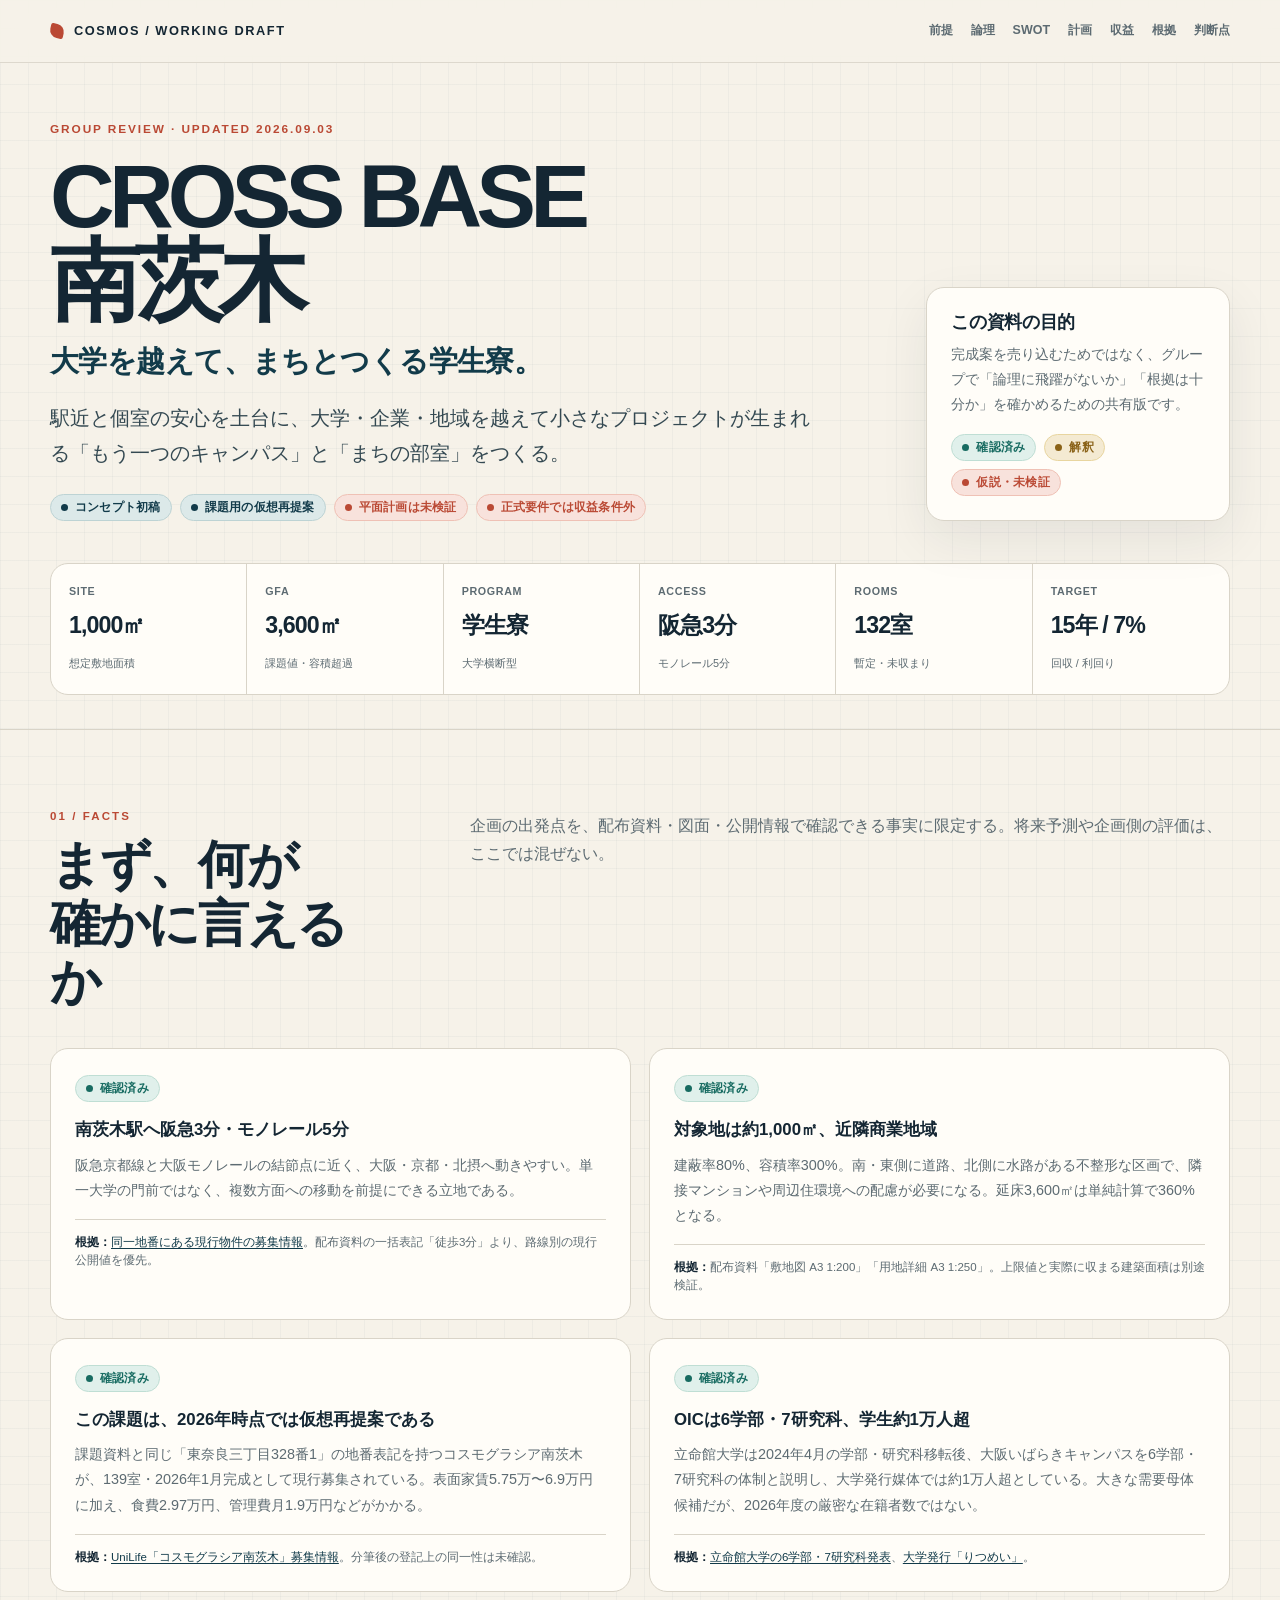
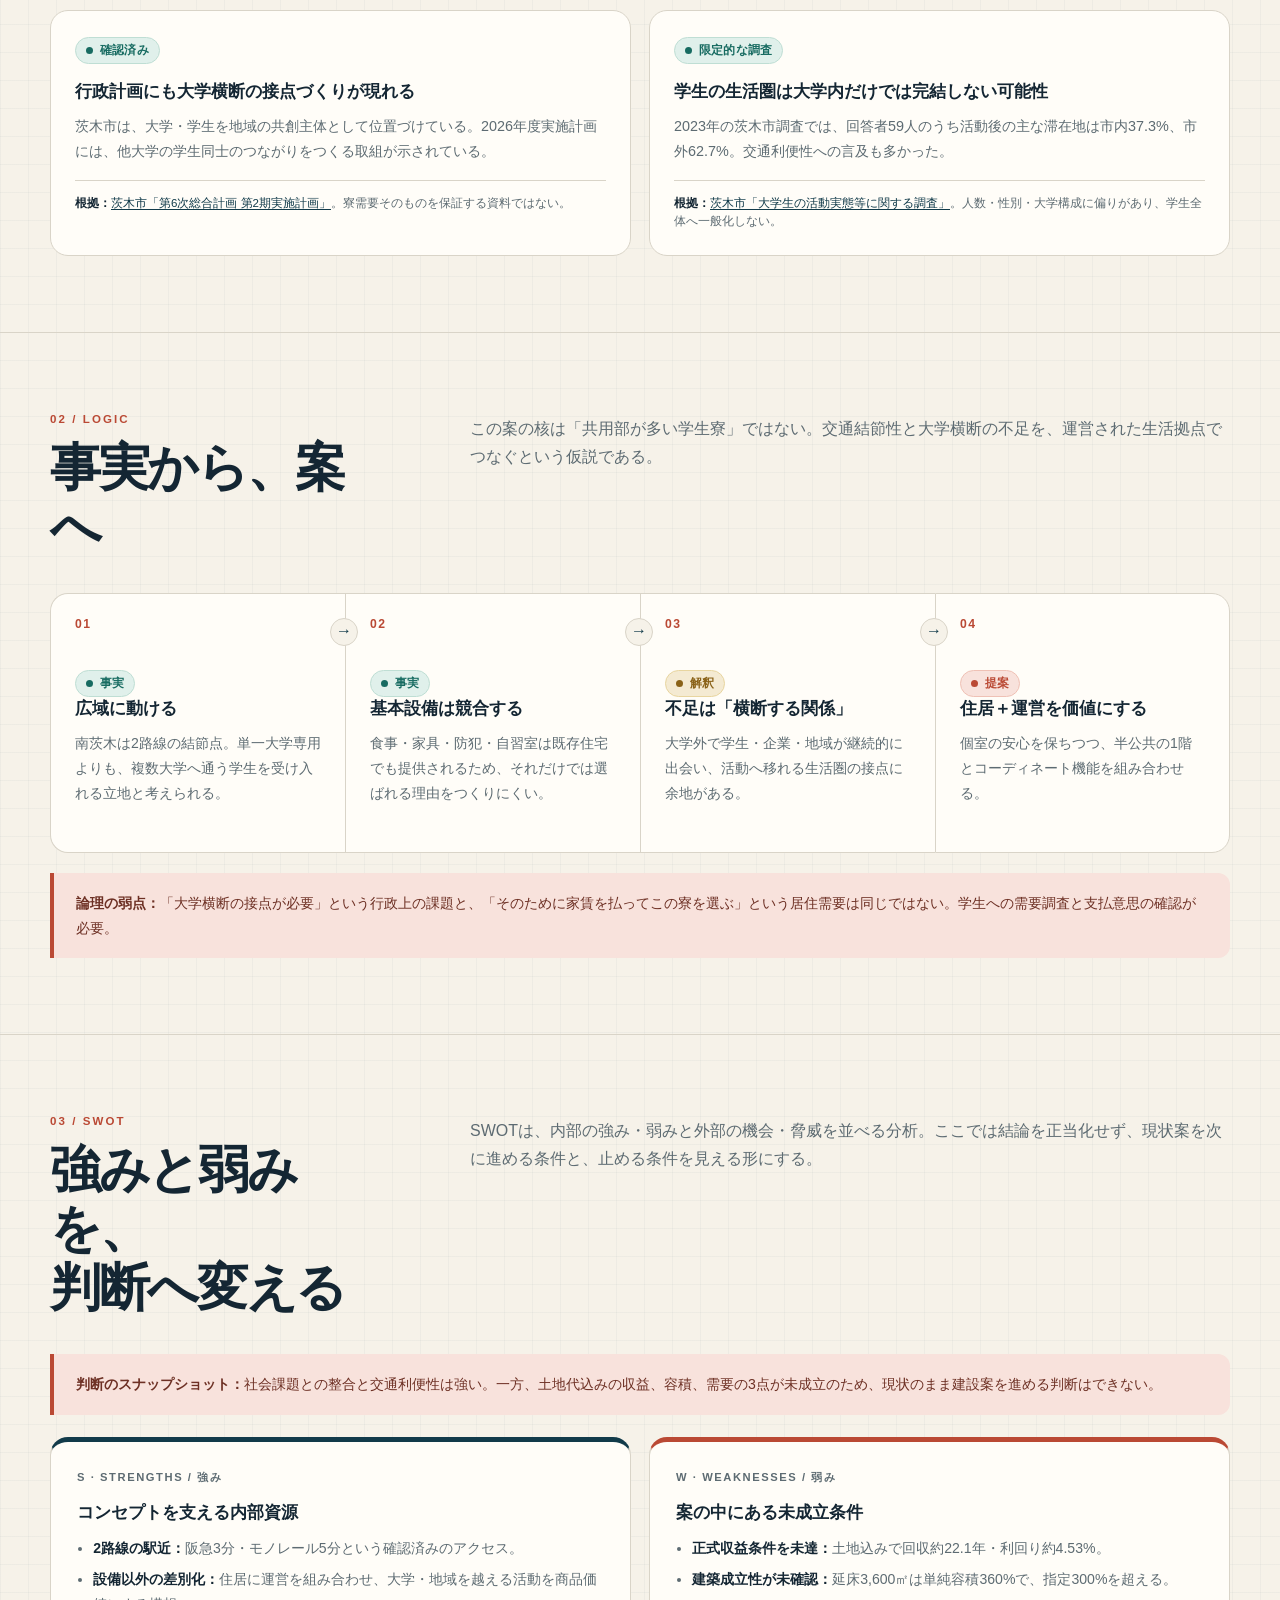
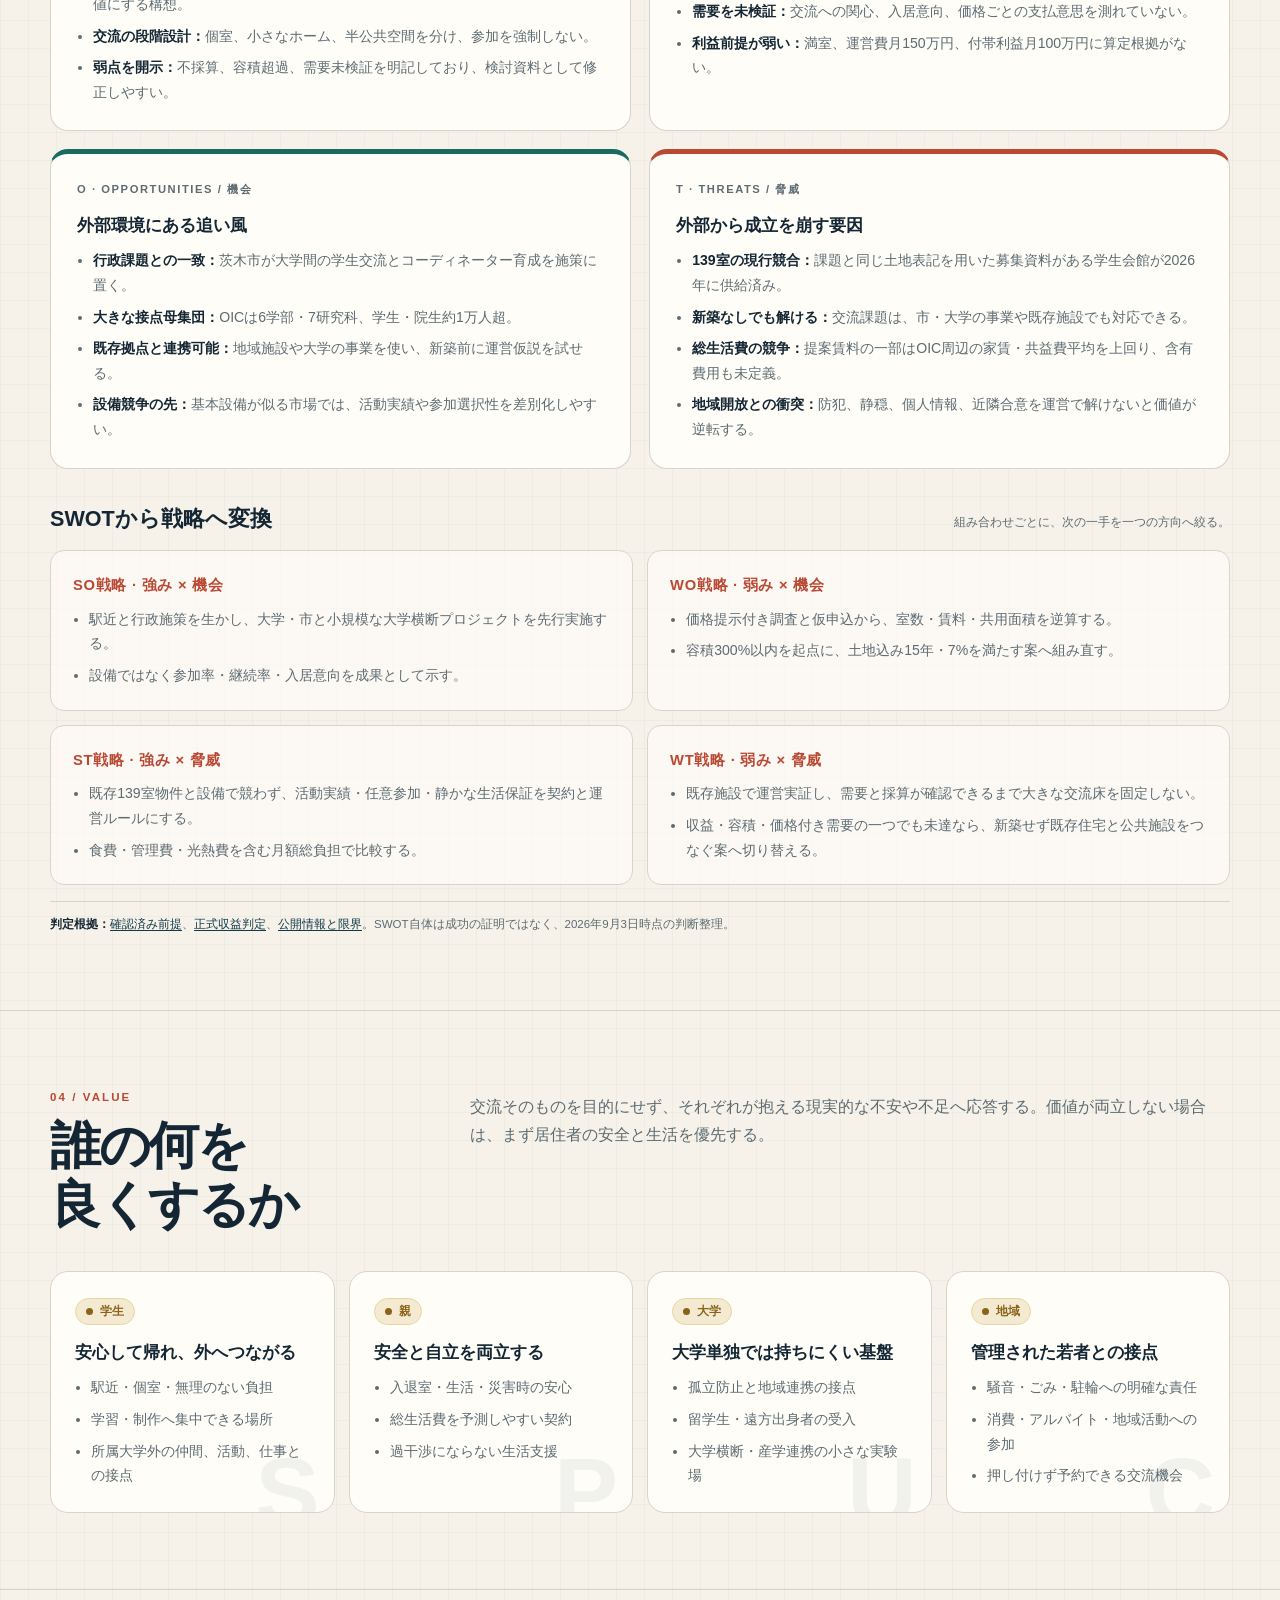
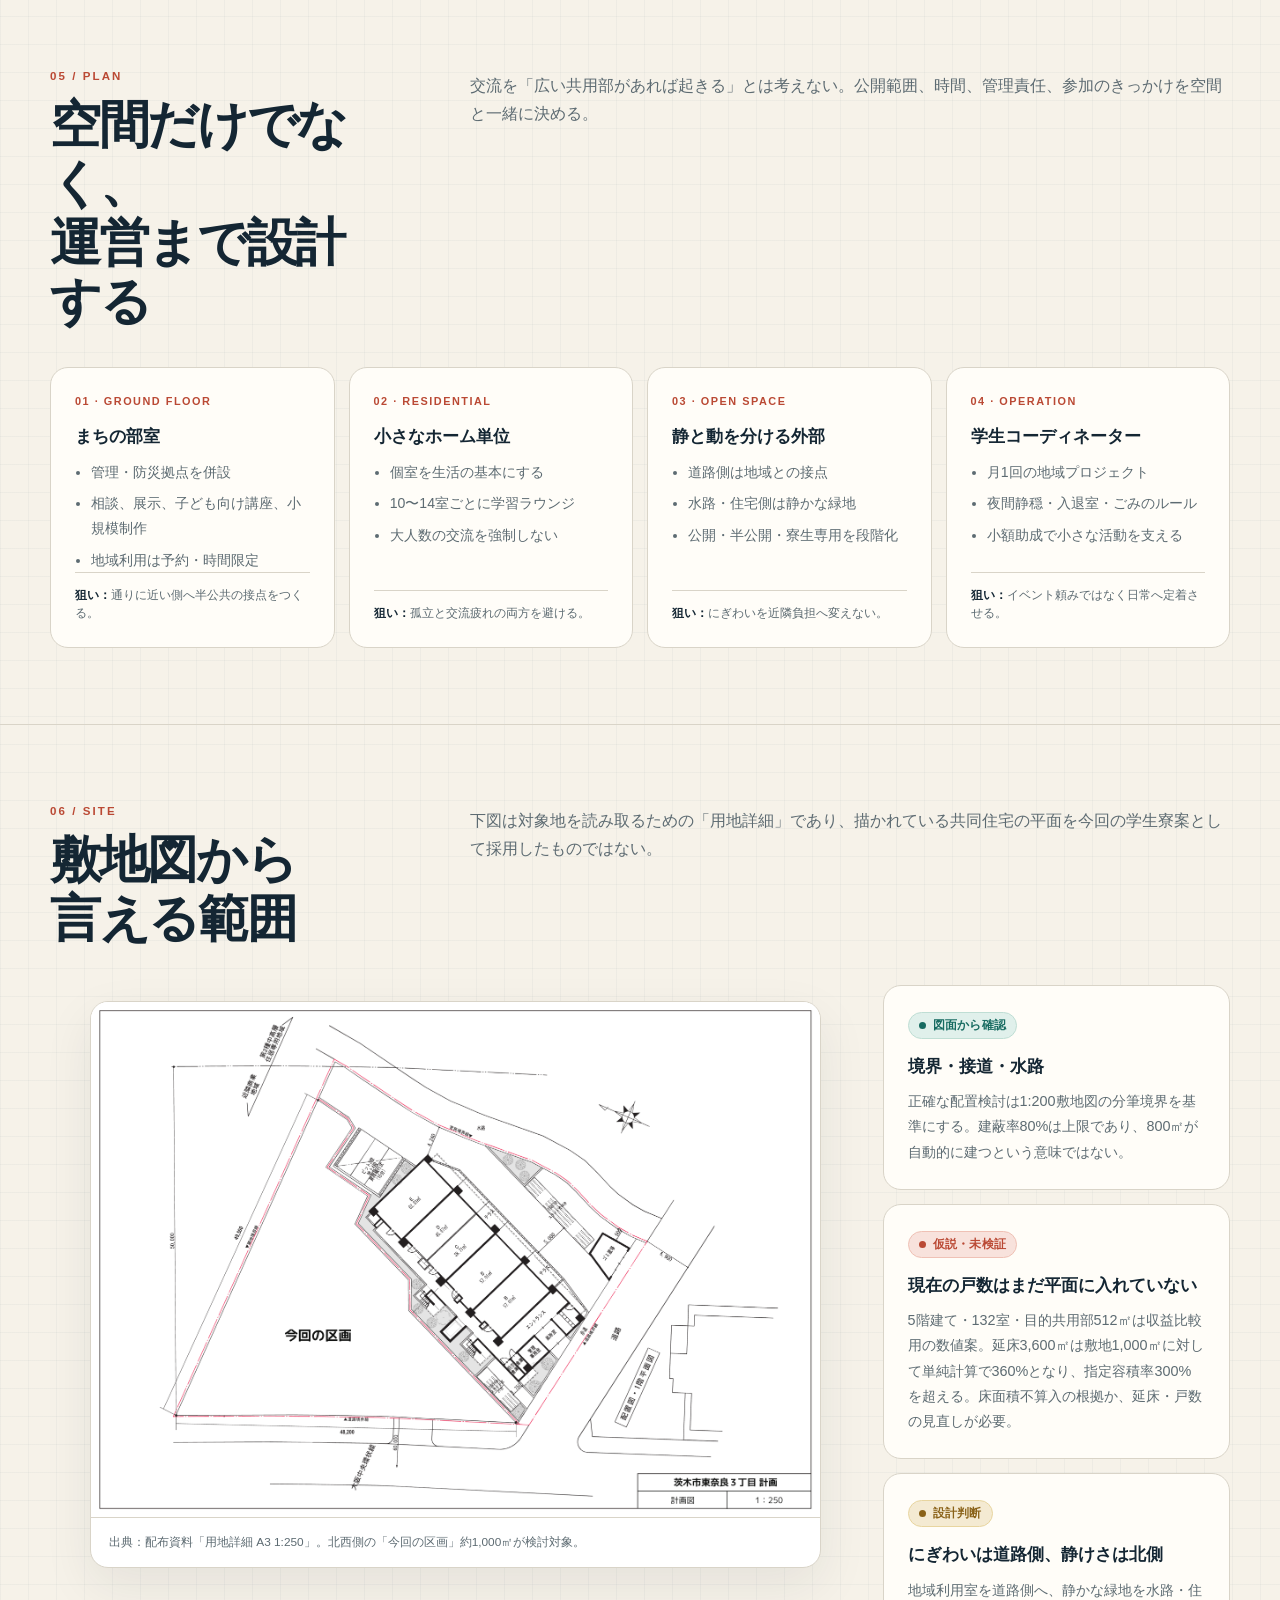
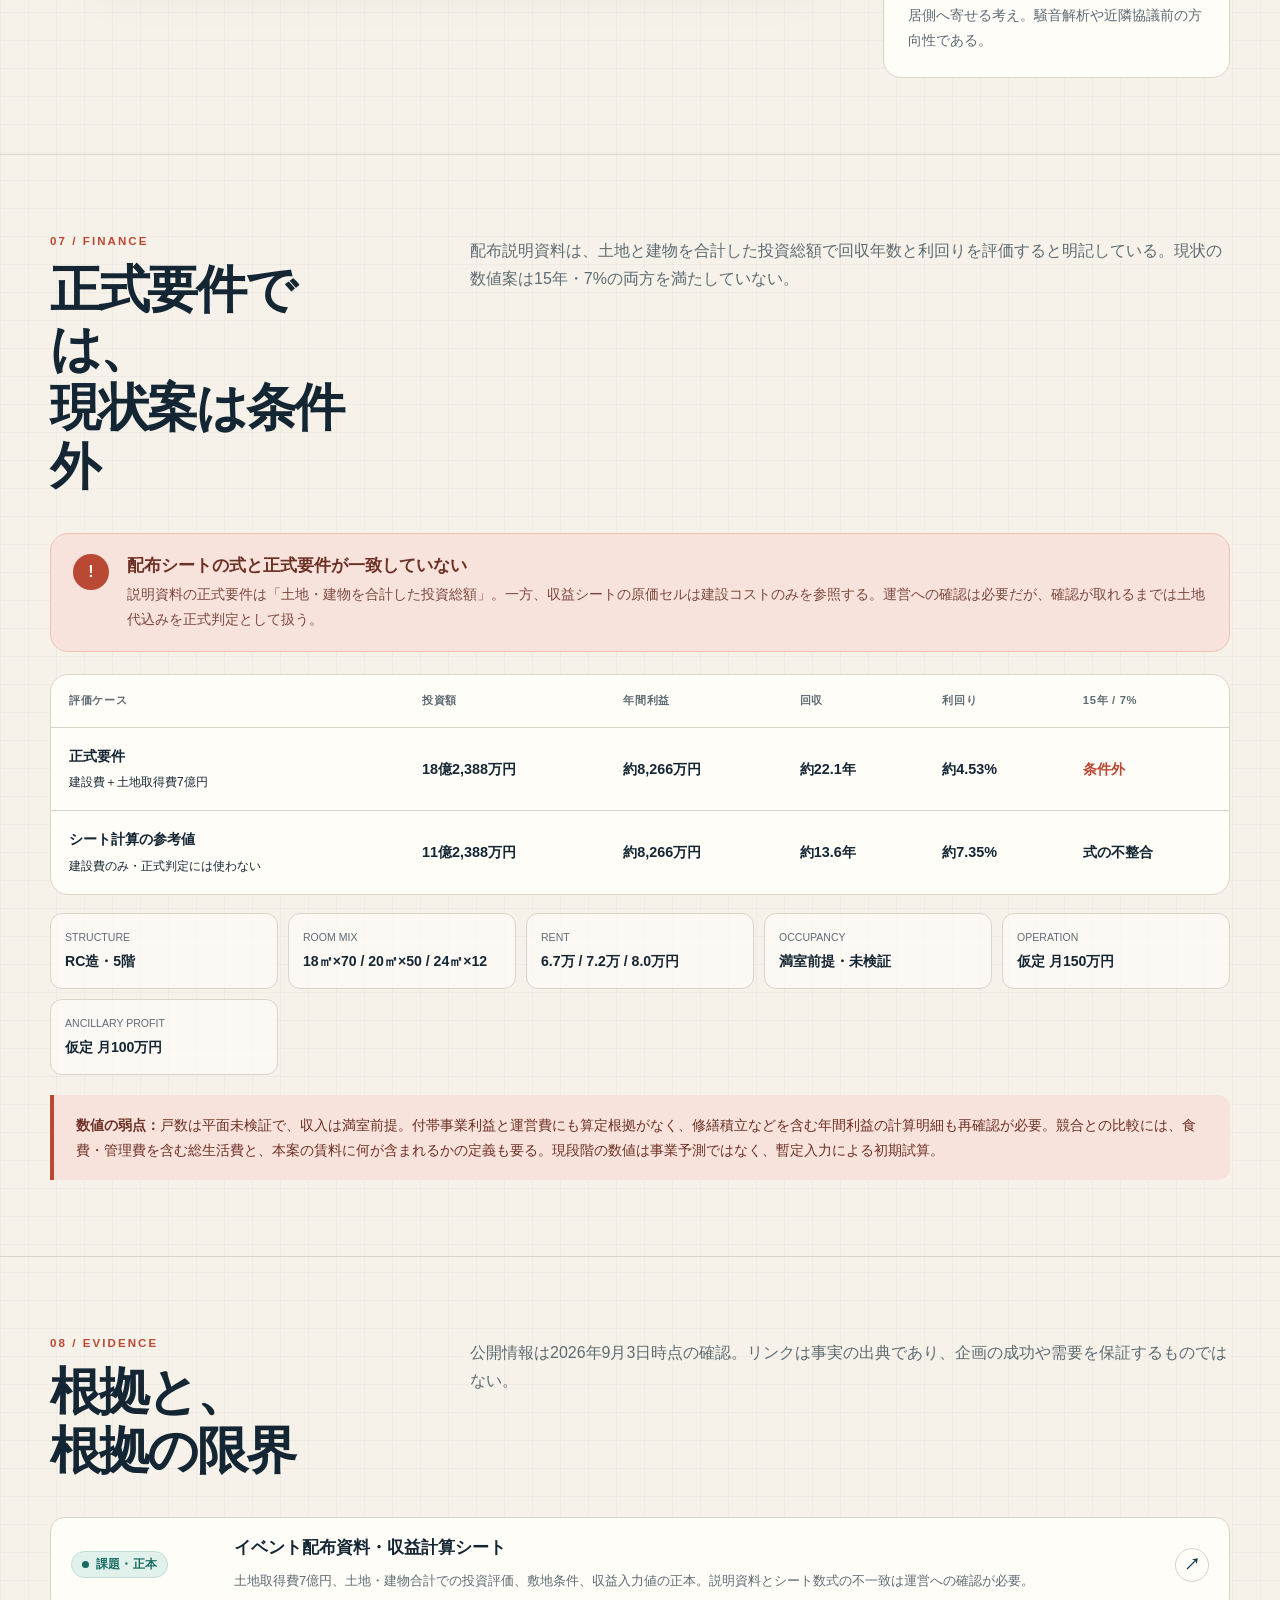
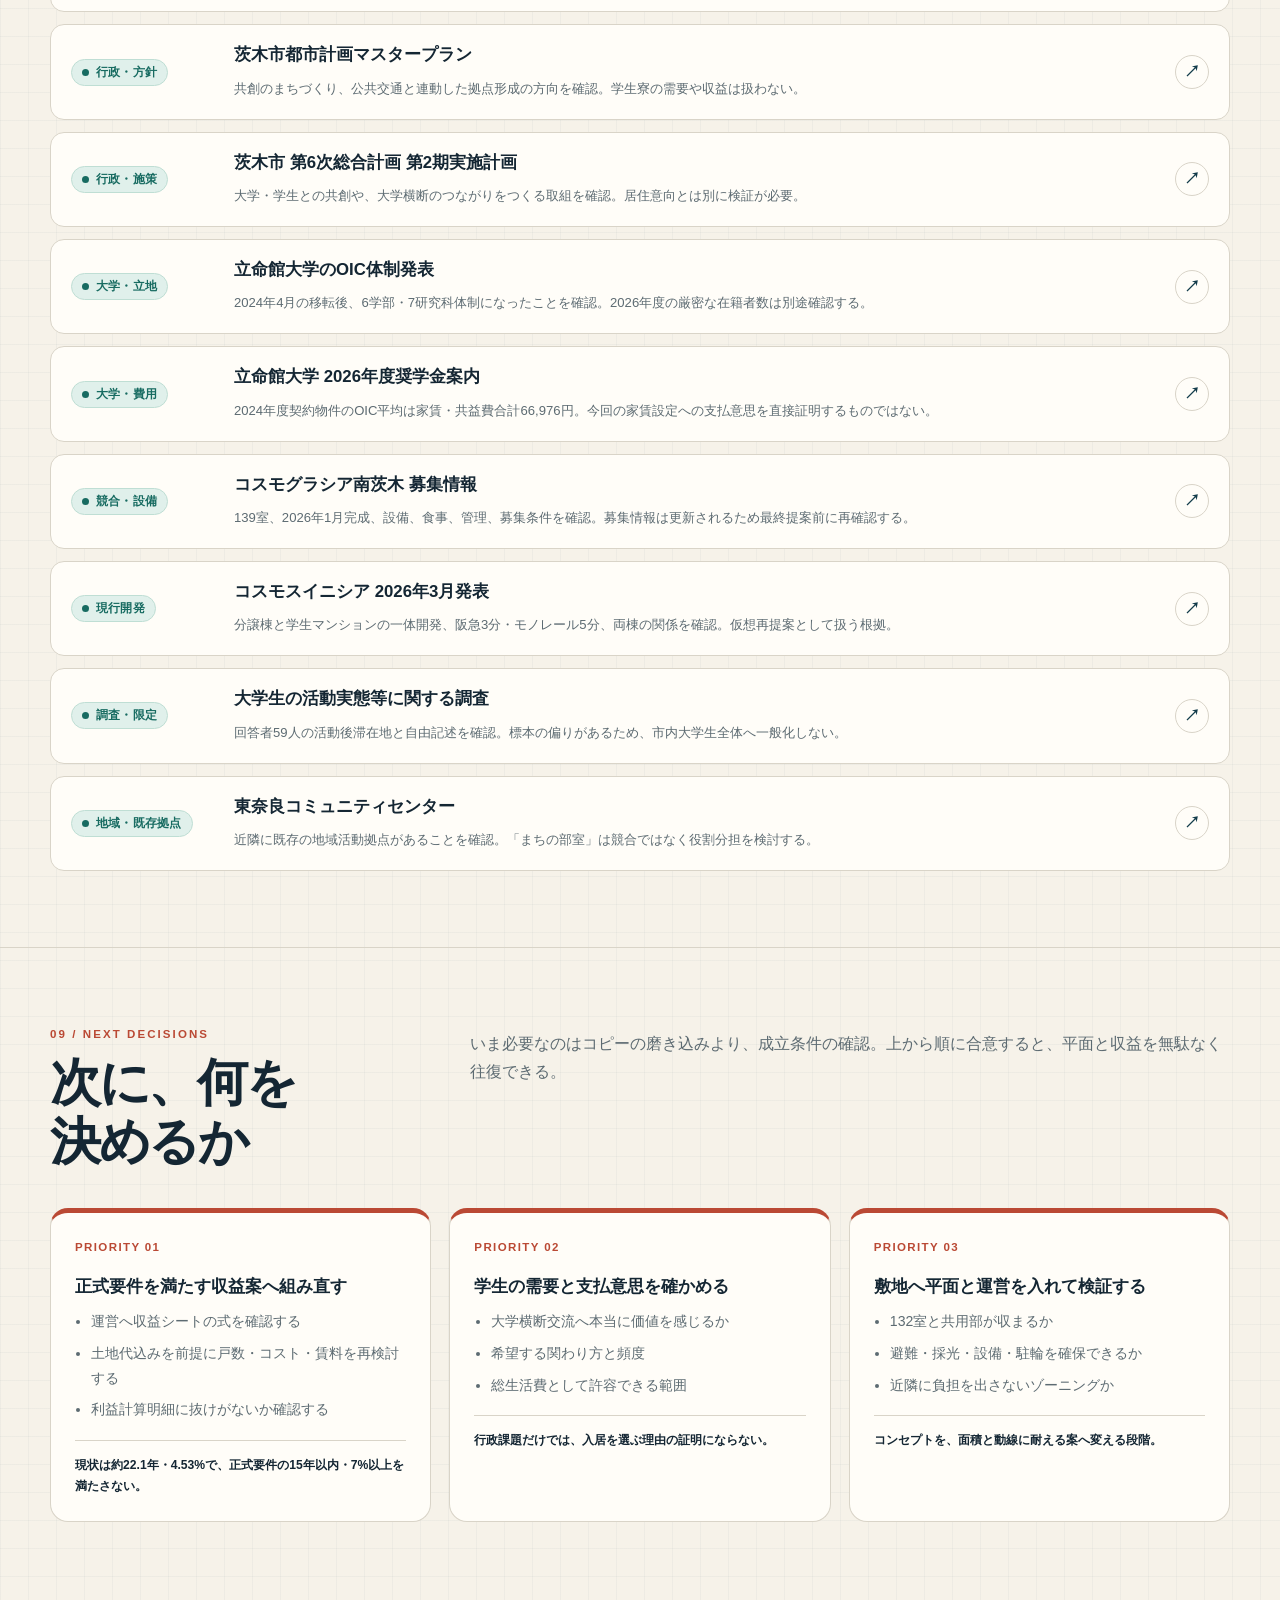
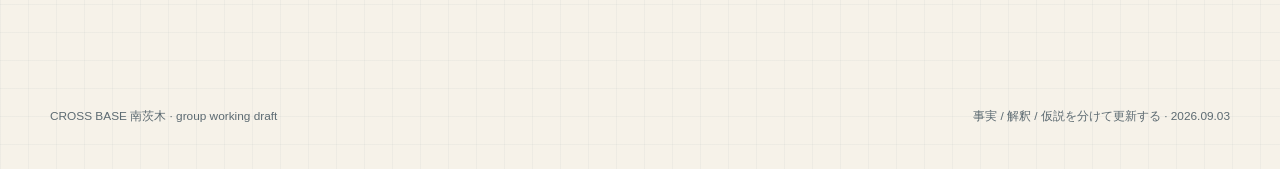
==== index.html @ e0788734 "feat: add evidence-backed SWOT analysis" ====
<!doctype html>
<html lang="ja">
<head>
  <meta charset="utf-8">
  <meta name="viewport" content="width=device-width, initial-scale=1">
  <meta http-equiv="refresh" content="0; url=proposal.html">
  <meta name="description" content="CROSS BASE 南茨木の現状案・根拠付きSWOT分析">
  <title>CROSS BASE 南茨木</title>
</head>
<body>
  <p><a href="proposal.html">CROSS BASE 南茨木の提案・SWOT分析を開く</a></p>
</body>
</html>
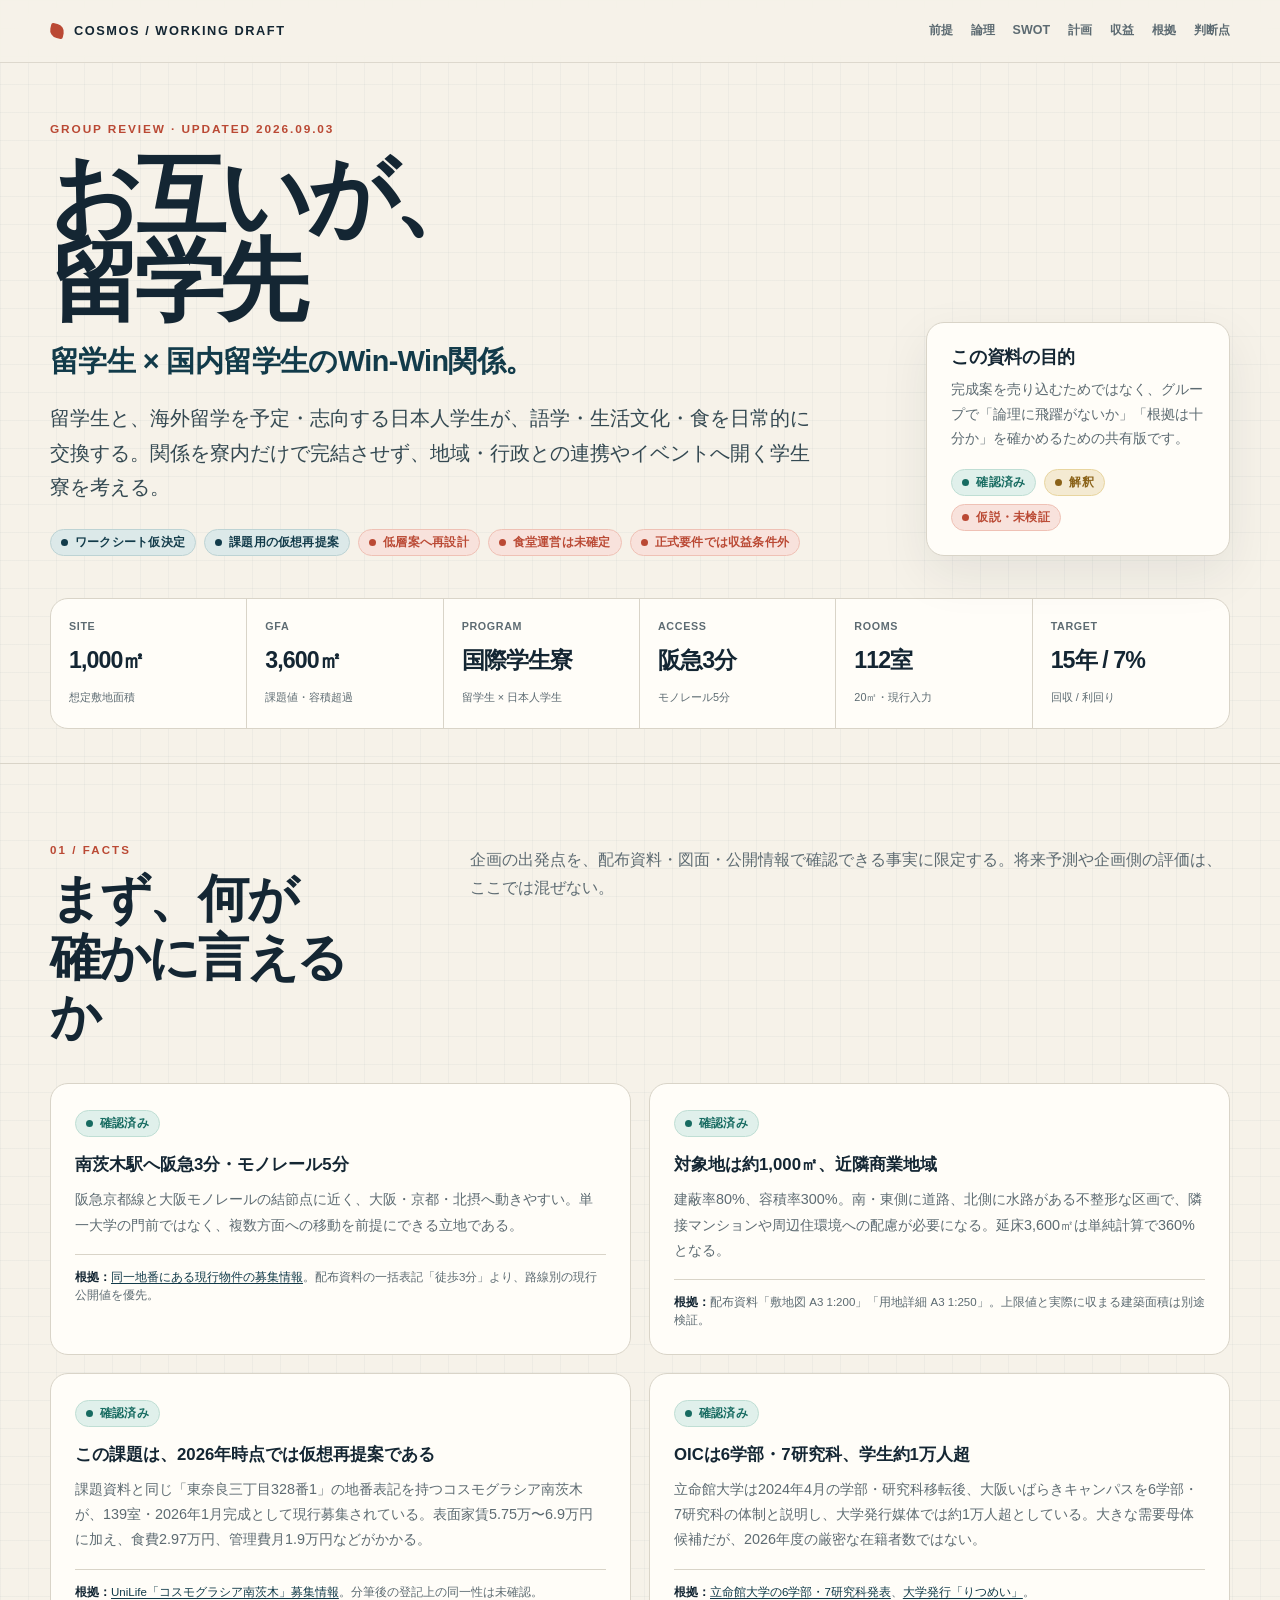
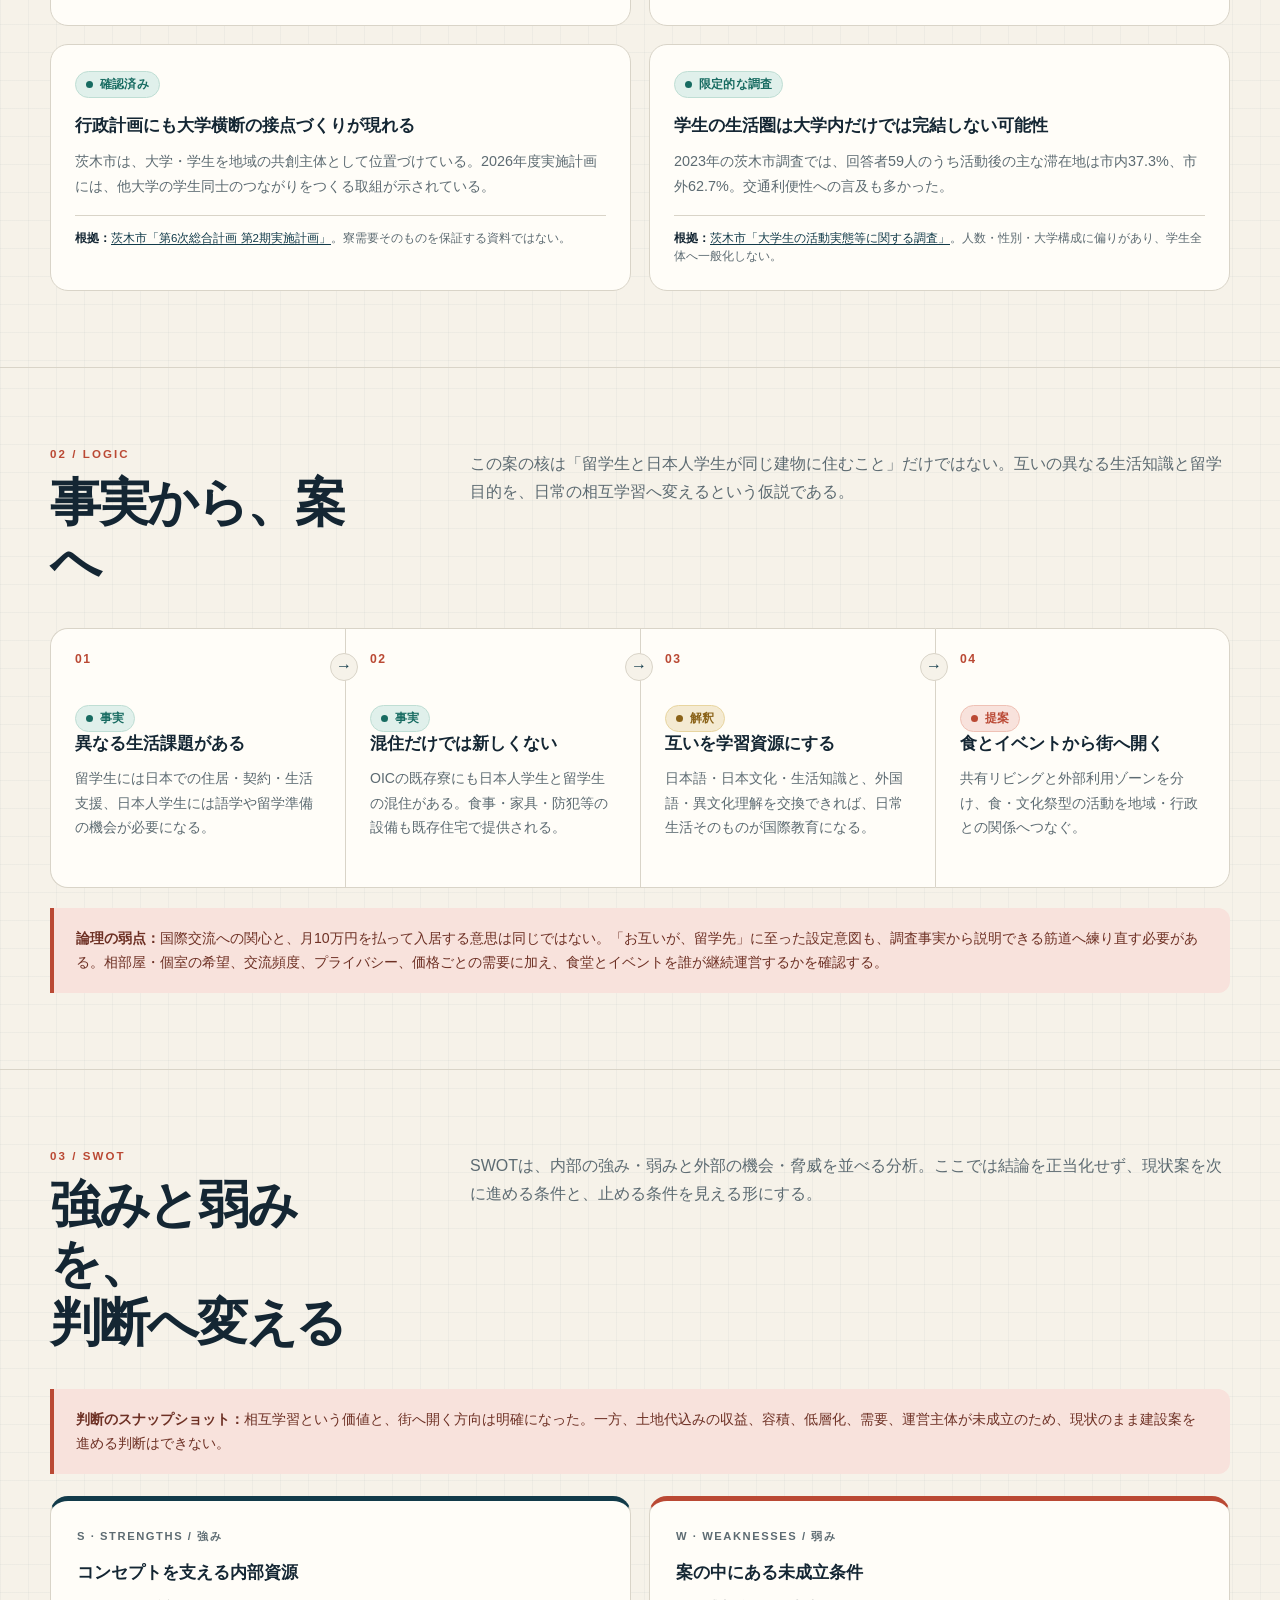
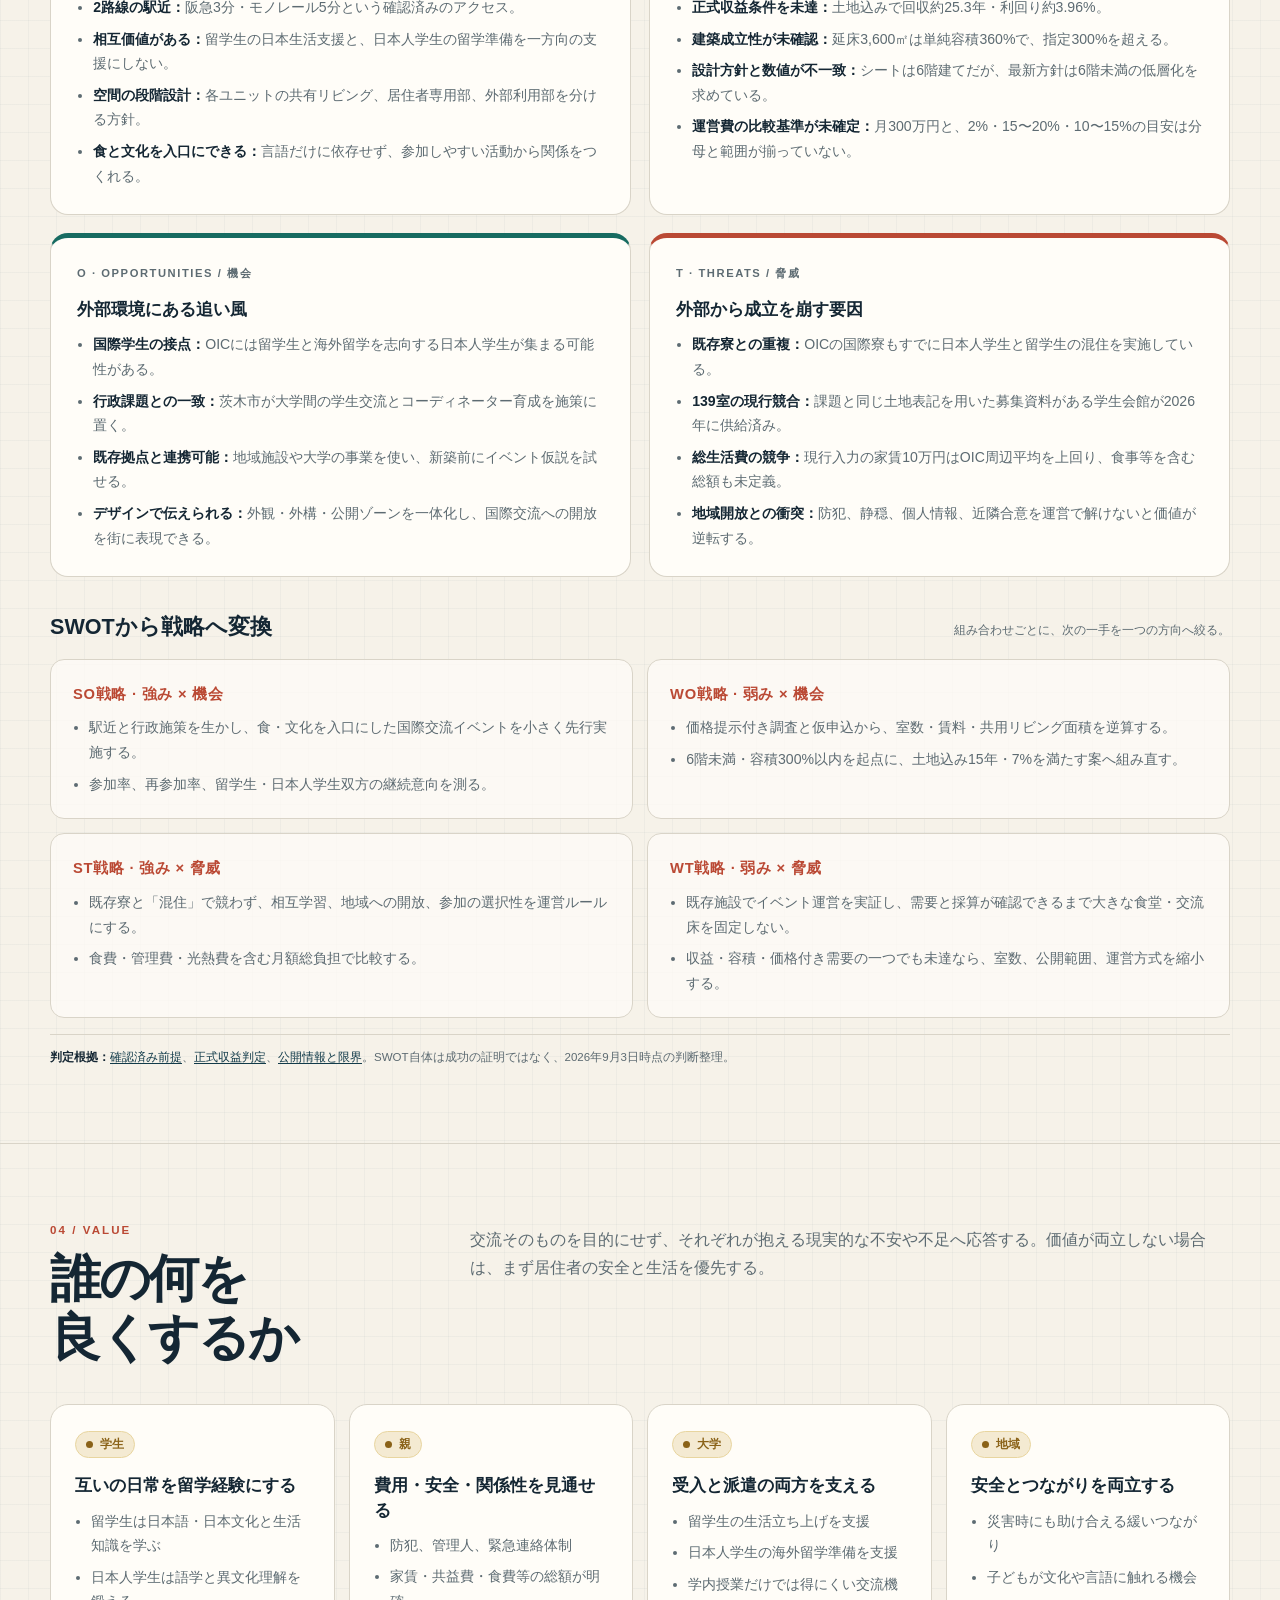
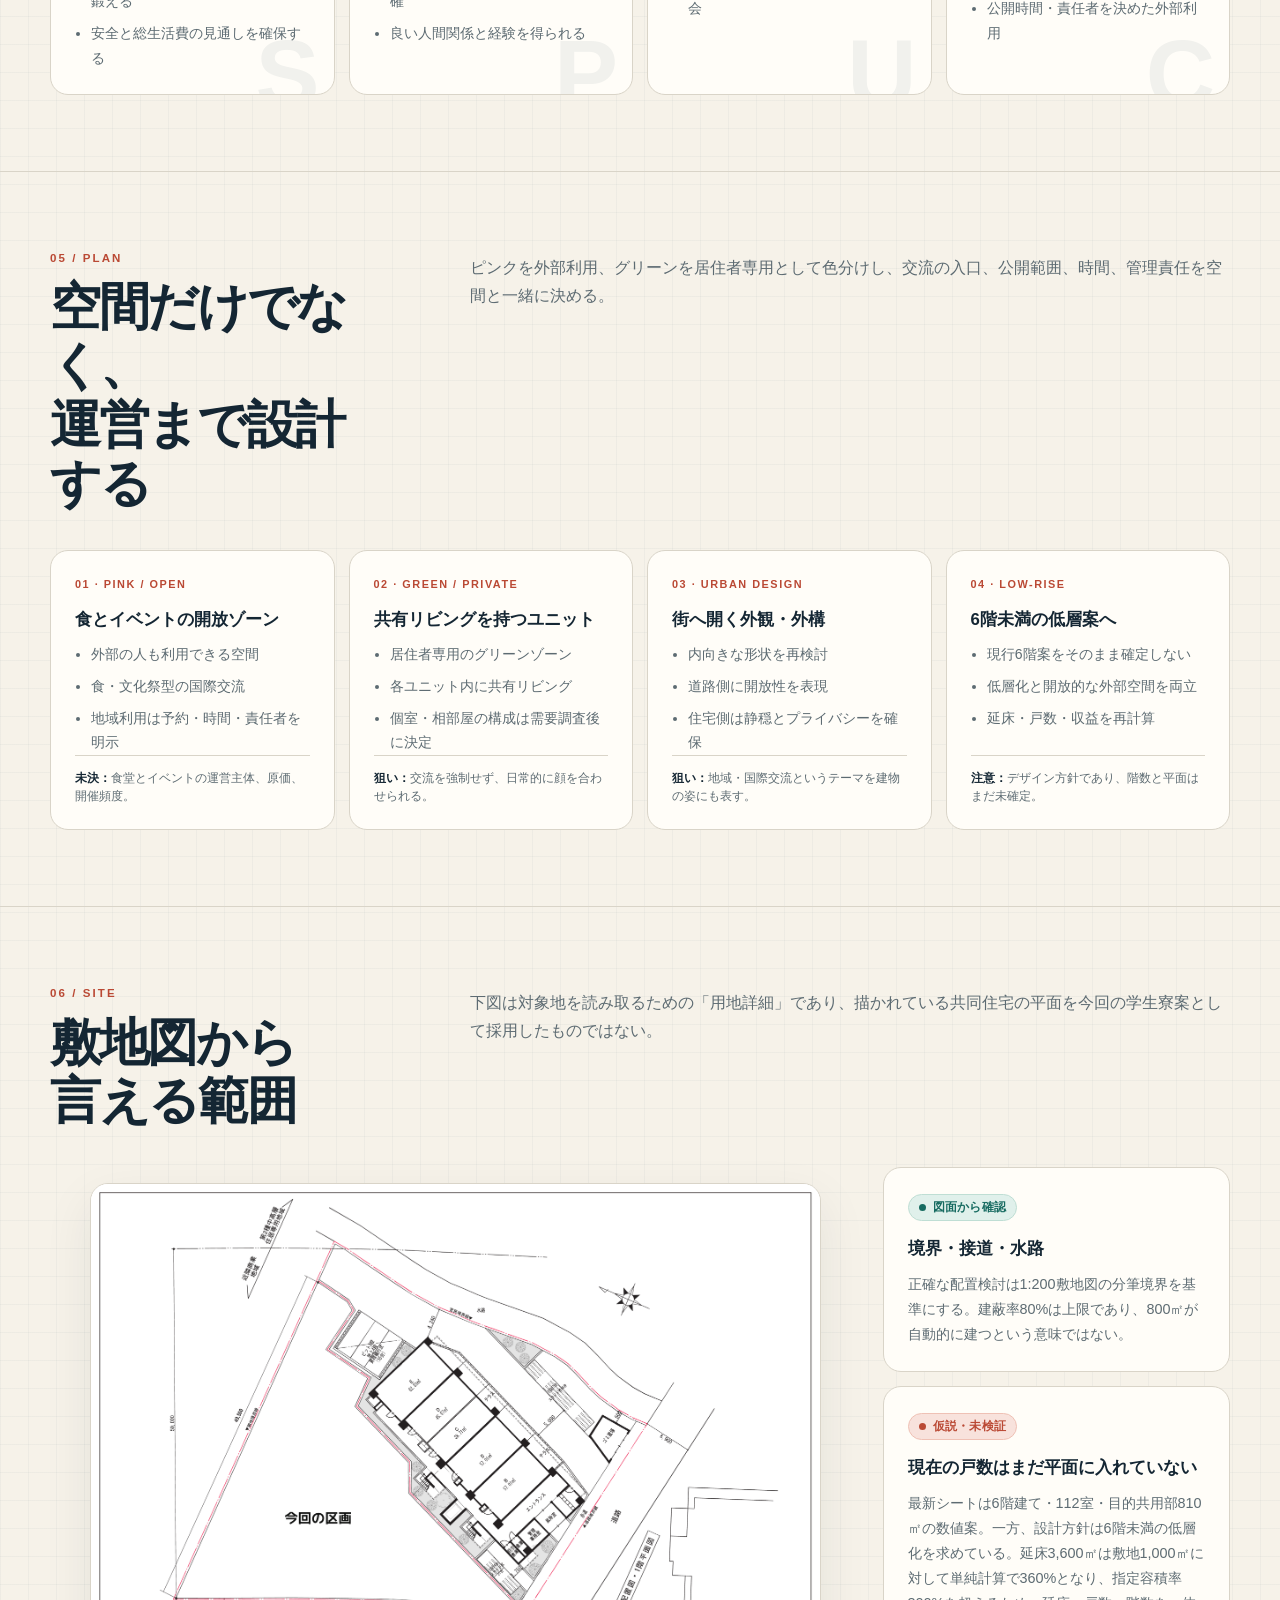
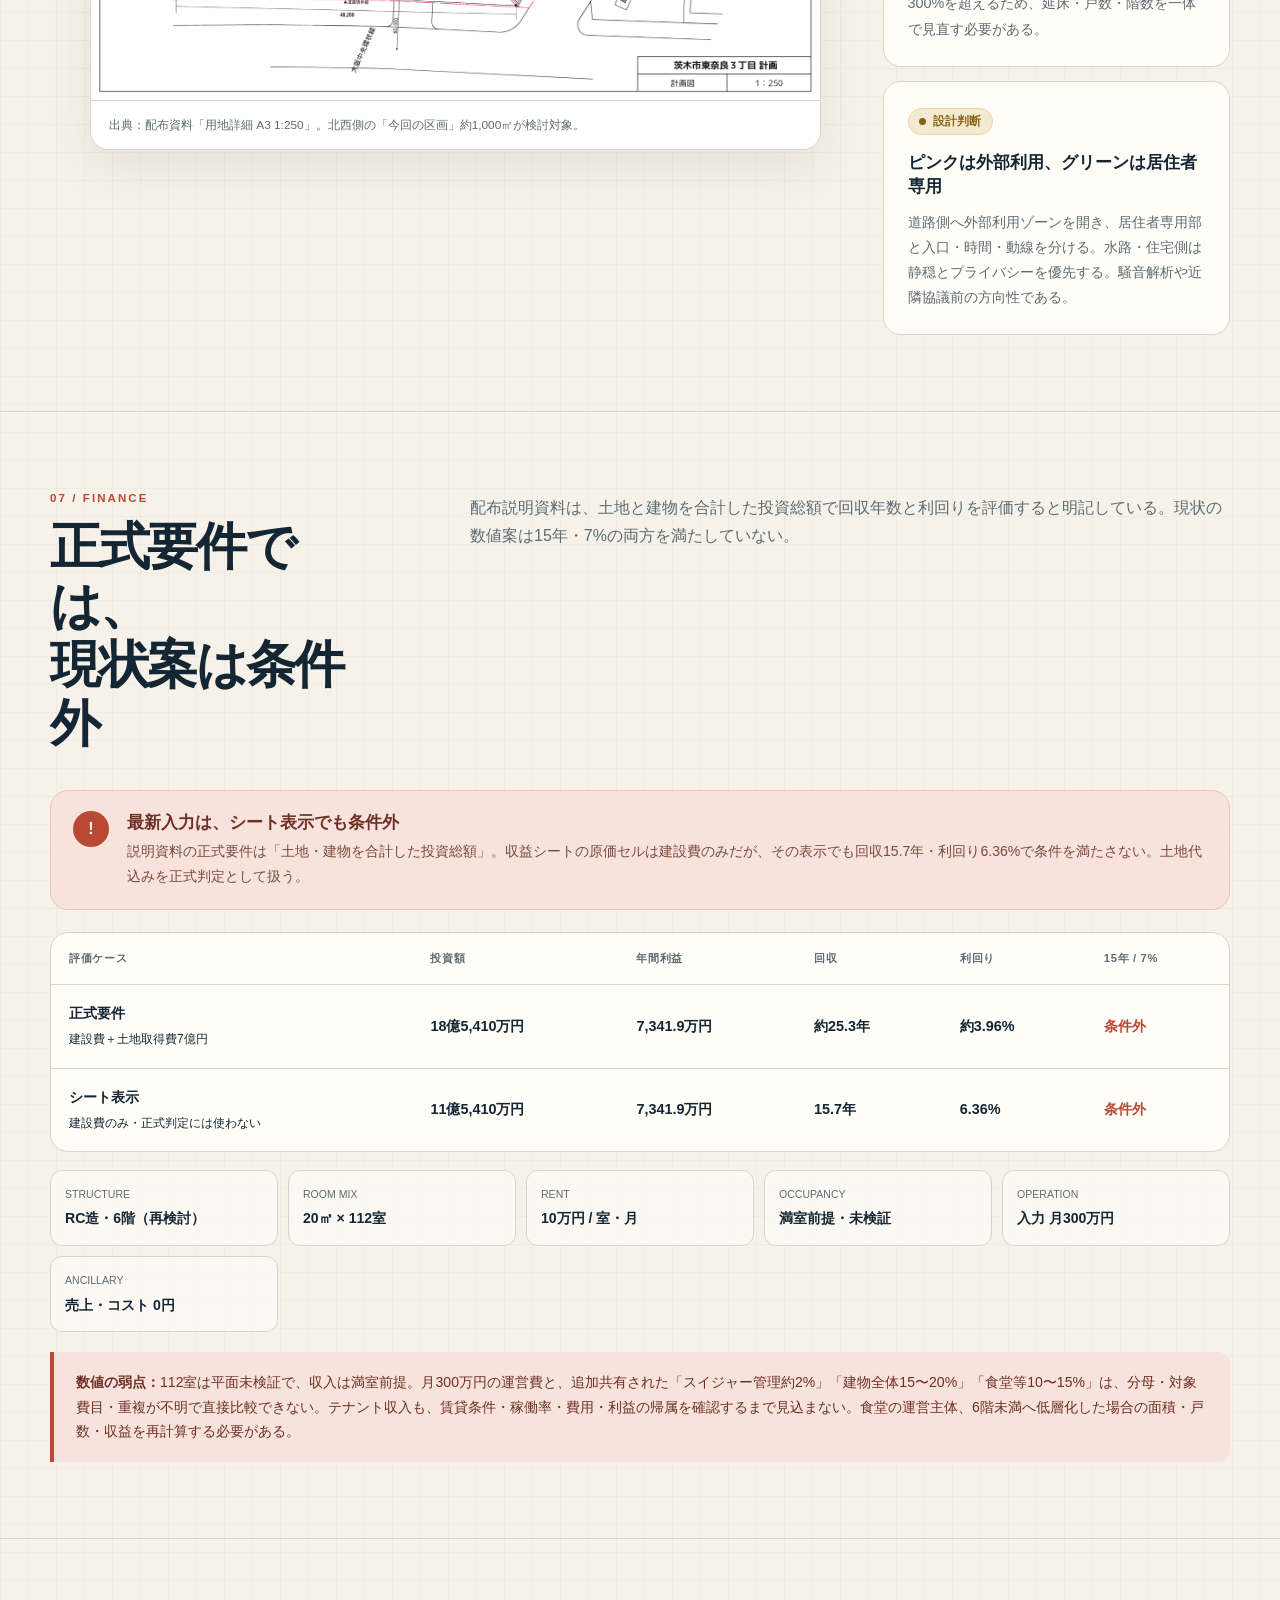
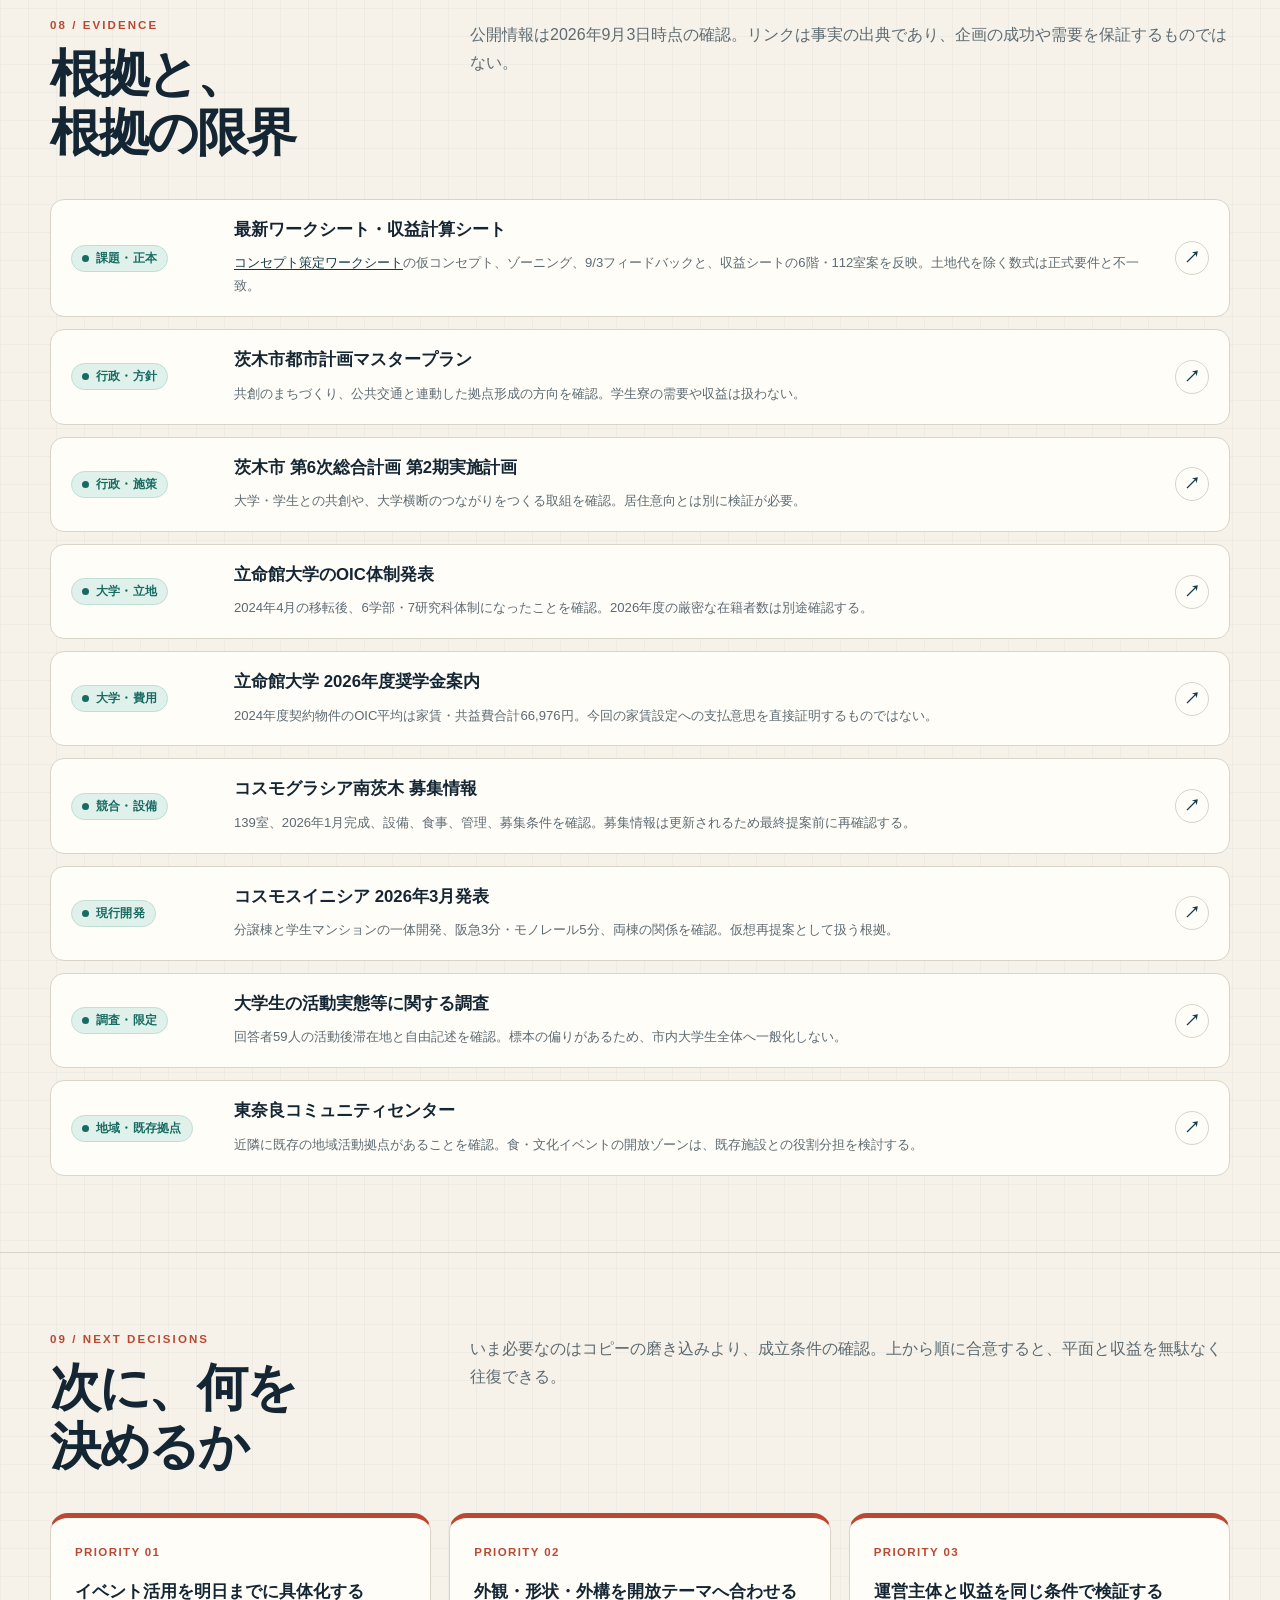
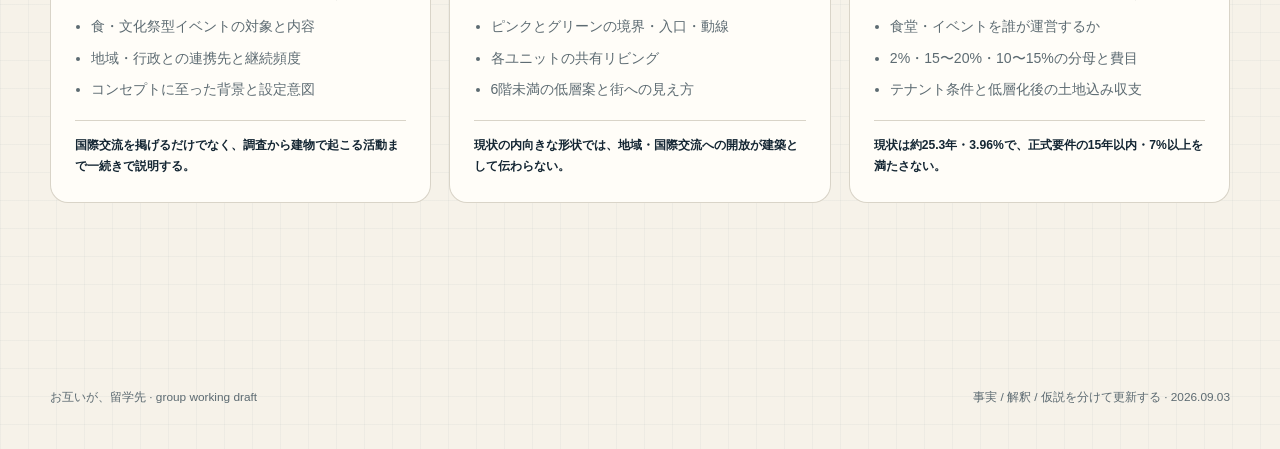
==== commit ddcefb0a: "feat: shift proposal to mutual-study-abroad concept - コンセプトを「お互いが、留学先」(留学生 × 国内留学生) へ更新 - 室数112室・低層案" ====
--- a/index.html
+++ b/index.html
@@ -3,11 +3,12 @@
 <head>
   <meta charset="utf-8">
   <meta name="viewport" content="width=device-width, initial-scale=1">
+  <link rel="icon" href="data:,">
   <meta http-equiv="refresh" content="0; url=proposal.html">
-  <meta name="description" content="CROSS BASE 南茨木の現状案・根拠付きSWOT分析">
-  <title>CROSS BASE 南茨木</title>
+  <meta name="description" content="『お互いが、留学先』南茨木の学生寮案・根拠付き検討資料">
+  <title>お互いが、留学先｜南茨木</title>
 </head>
 <body>
-  <p><a href="proposal.html">CROSS BASE 南茨木の提案・SWOT分析を開く</a></p>
+  <p><a href="proposal.html">『お互いが、留学先』の提案・SWOT分析を開く</a></p>
 </body>
 </html>
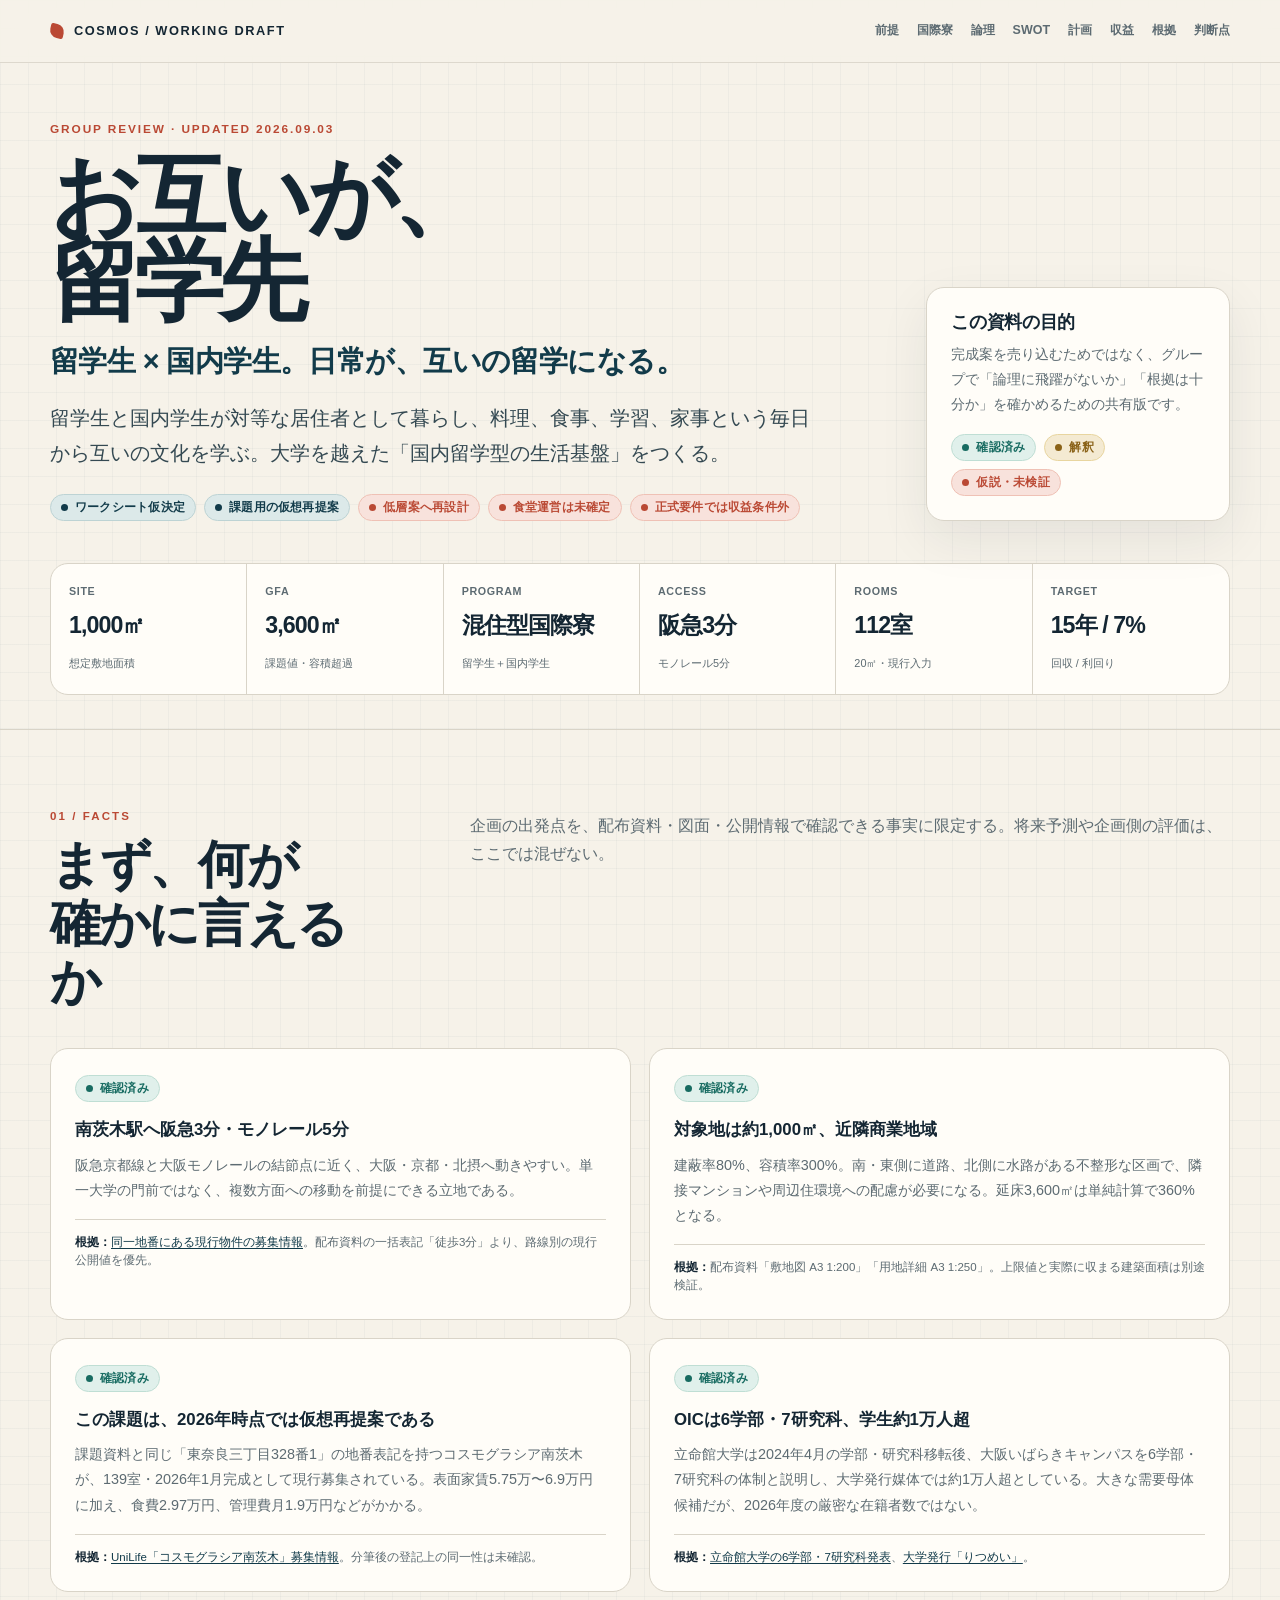
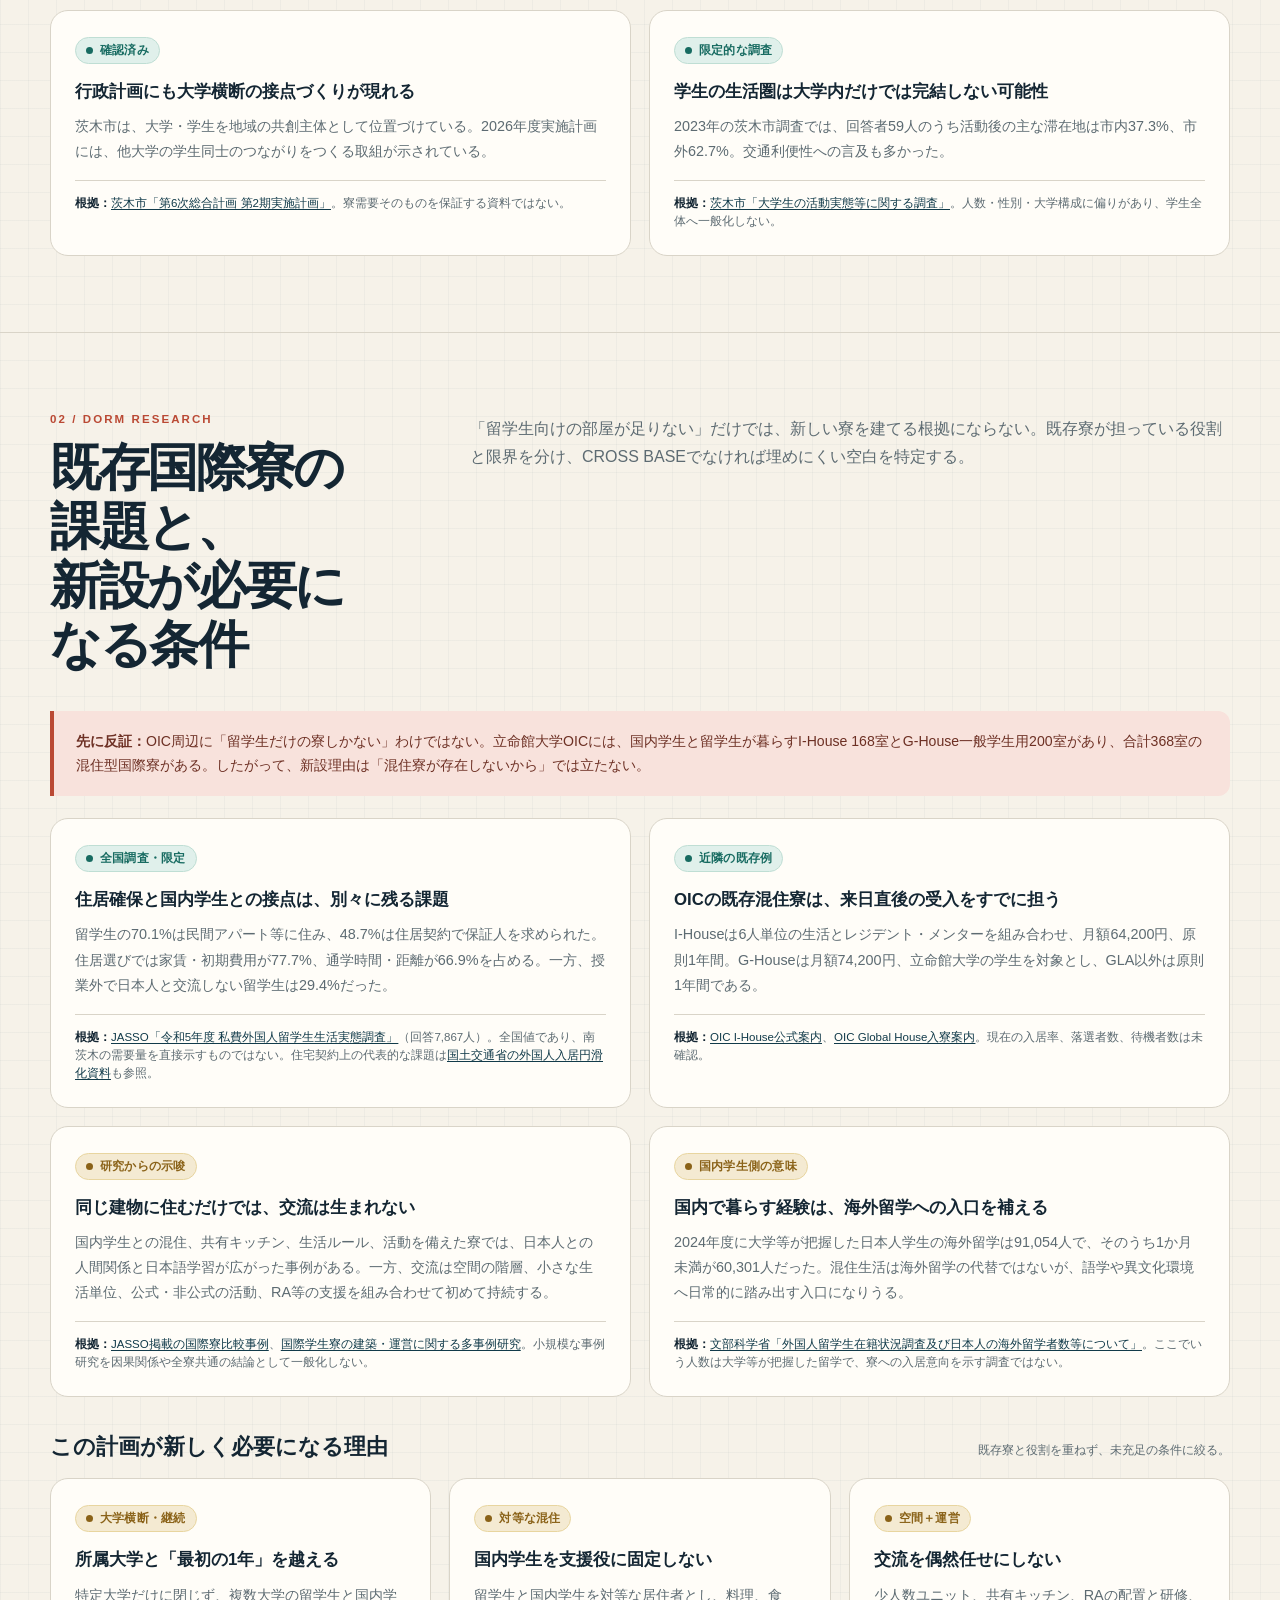
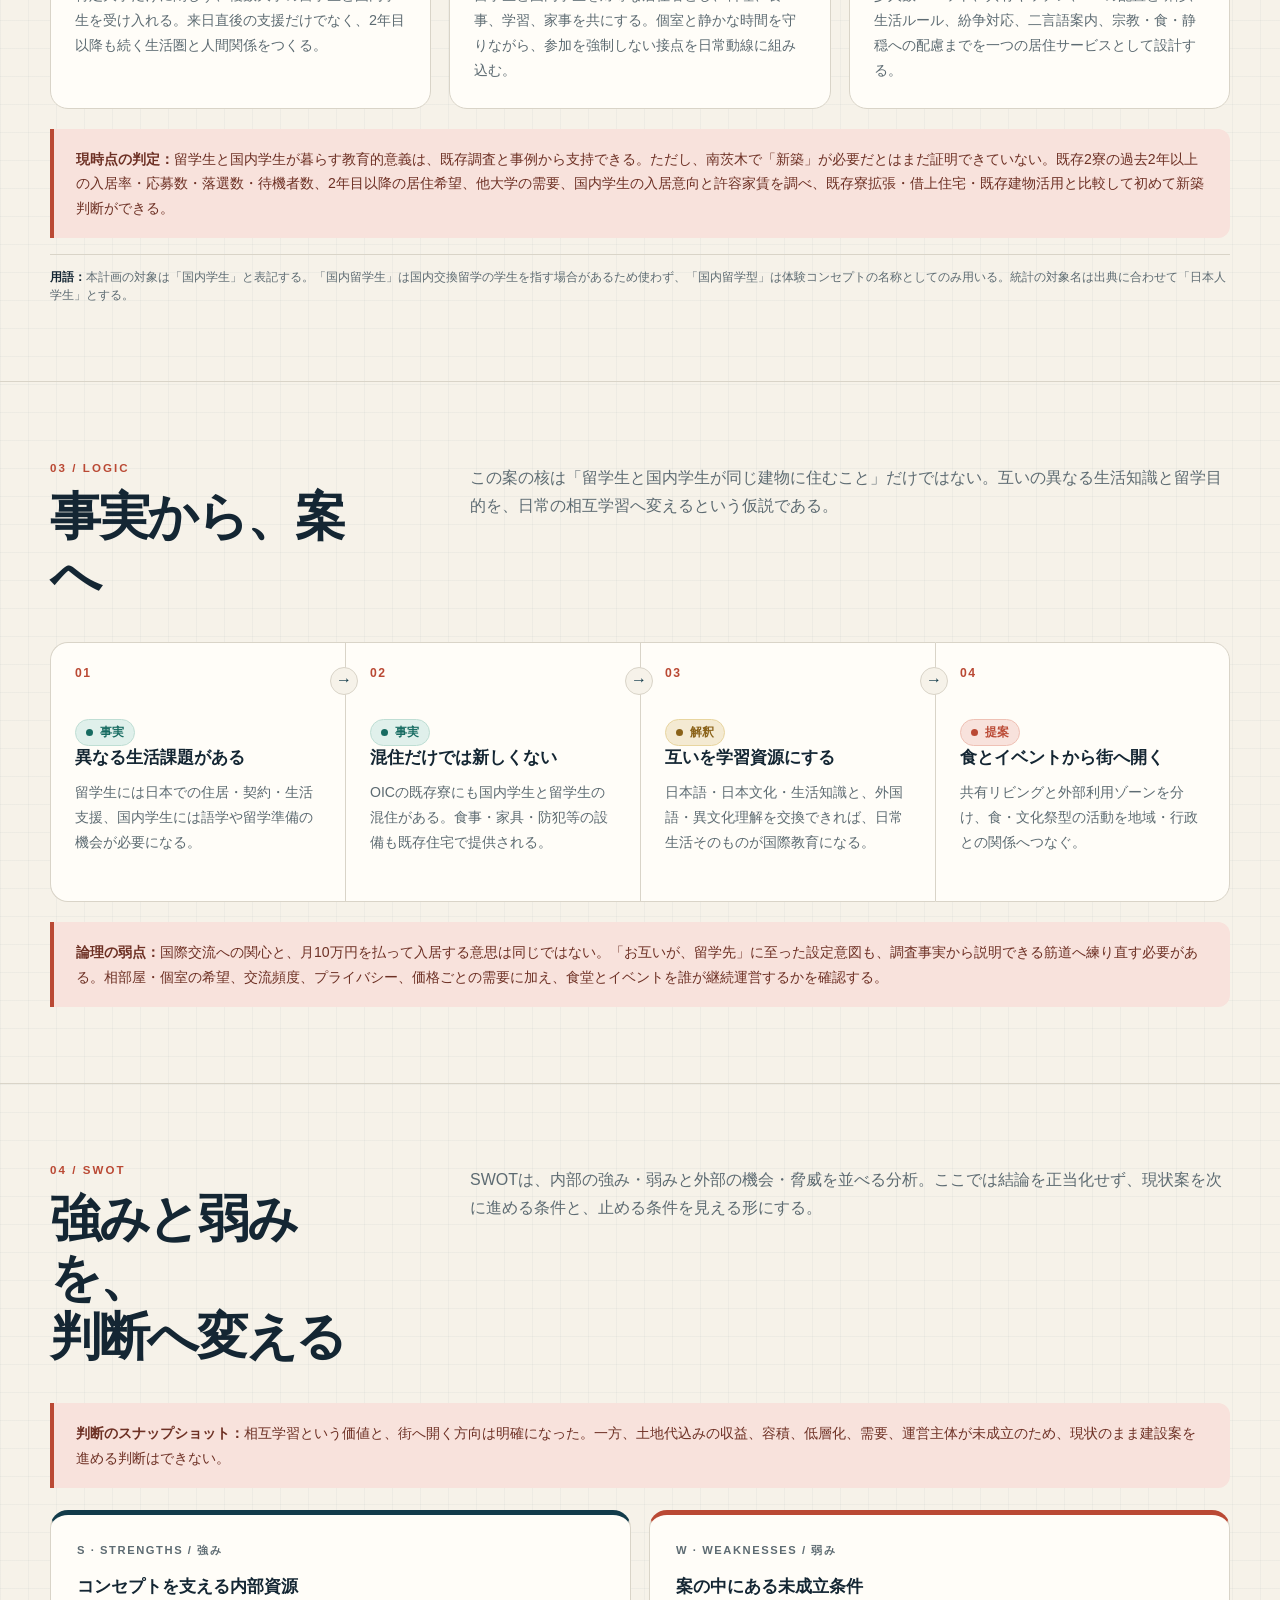
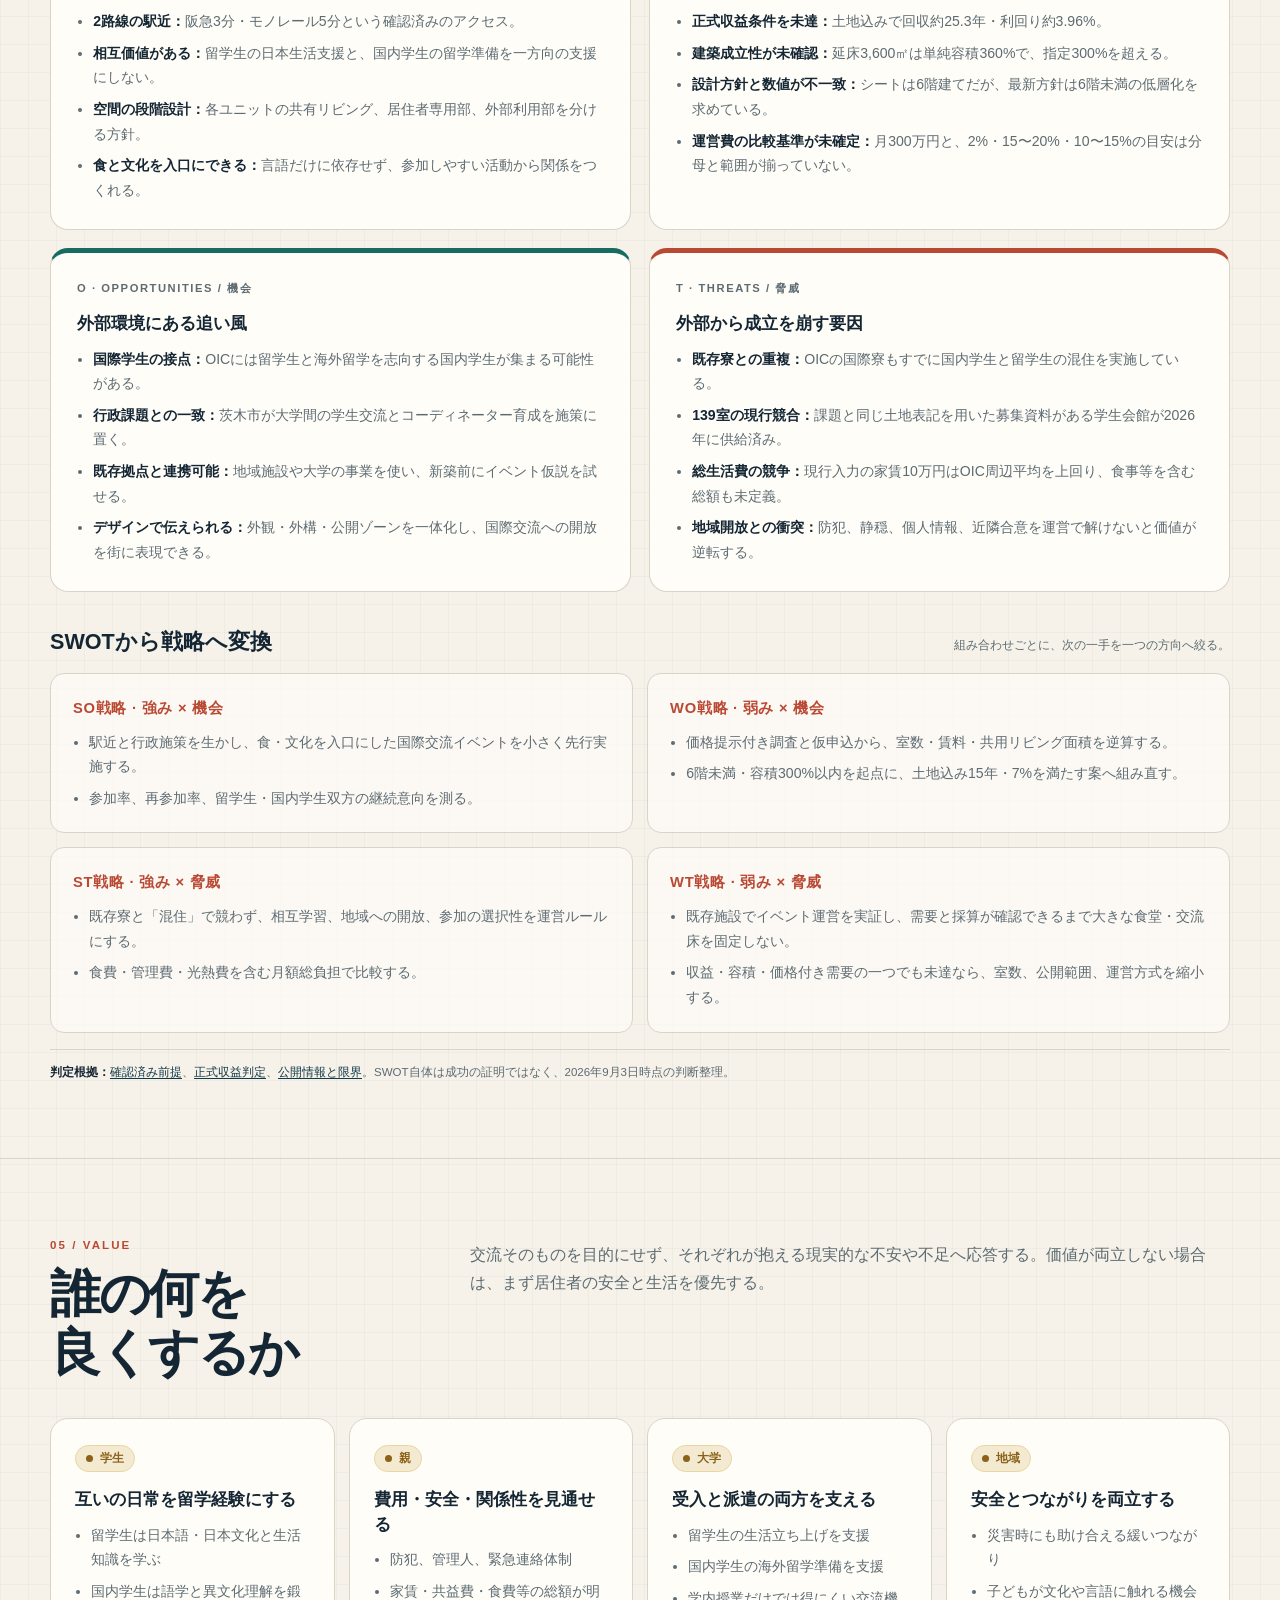
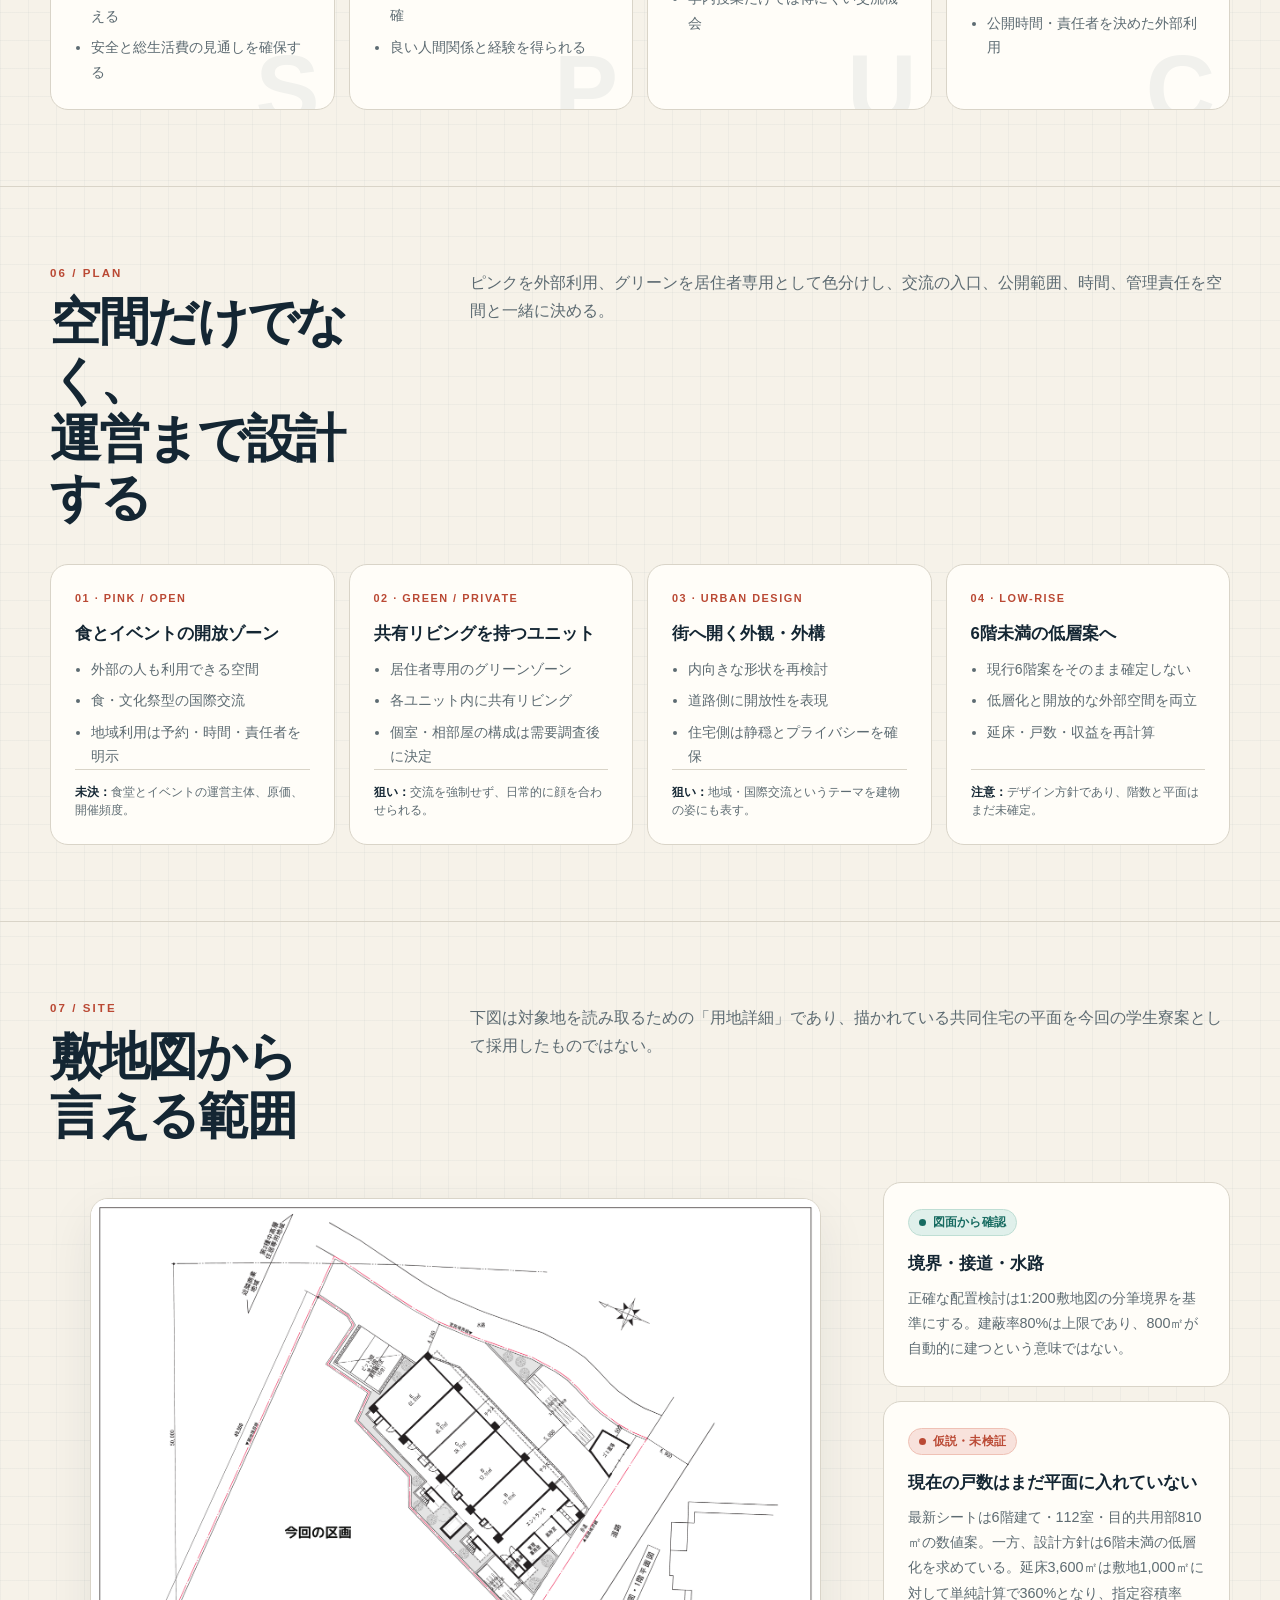
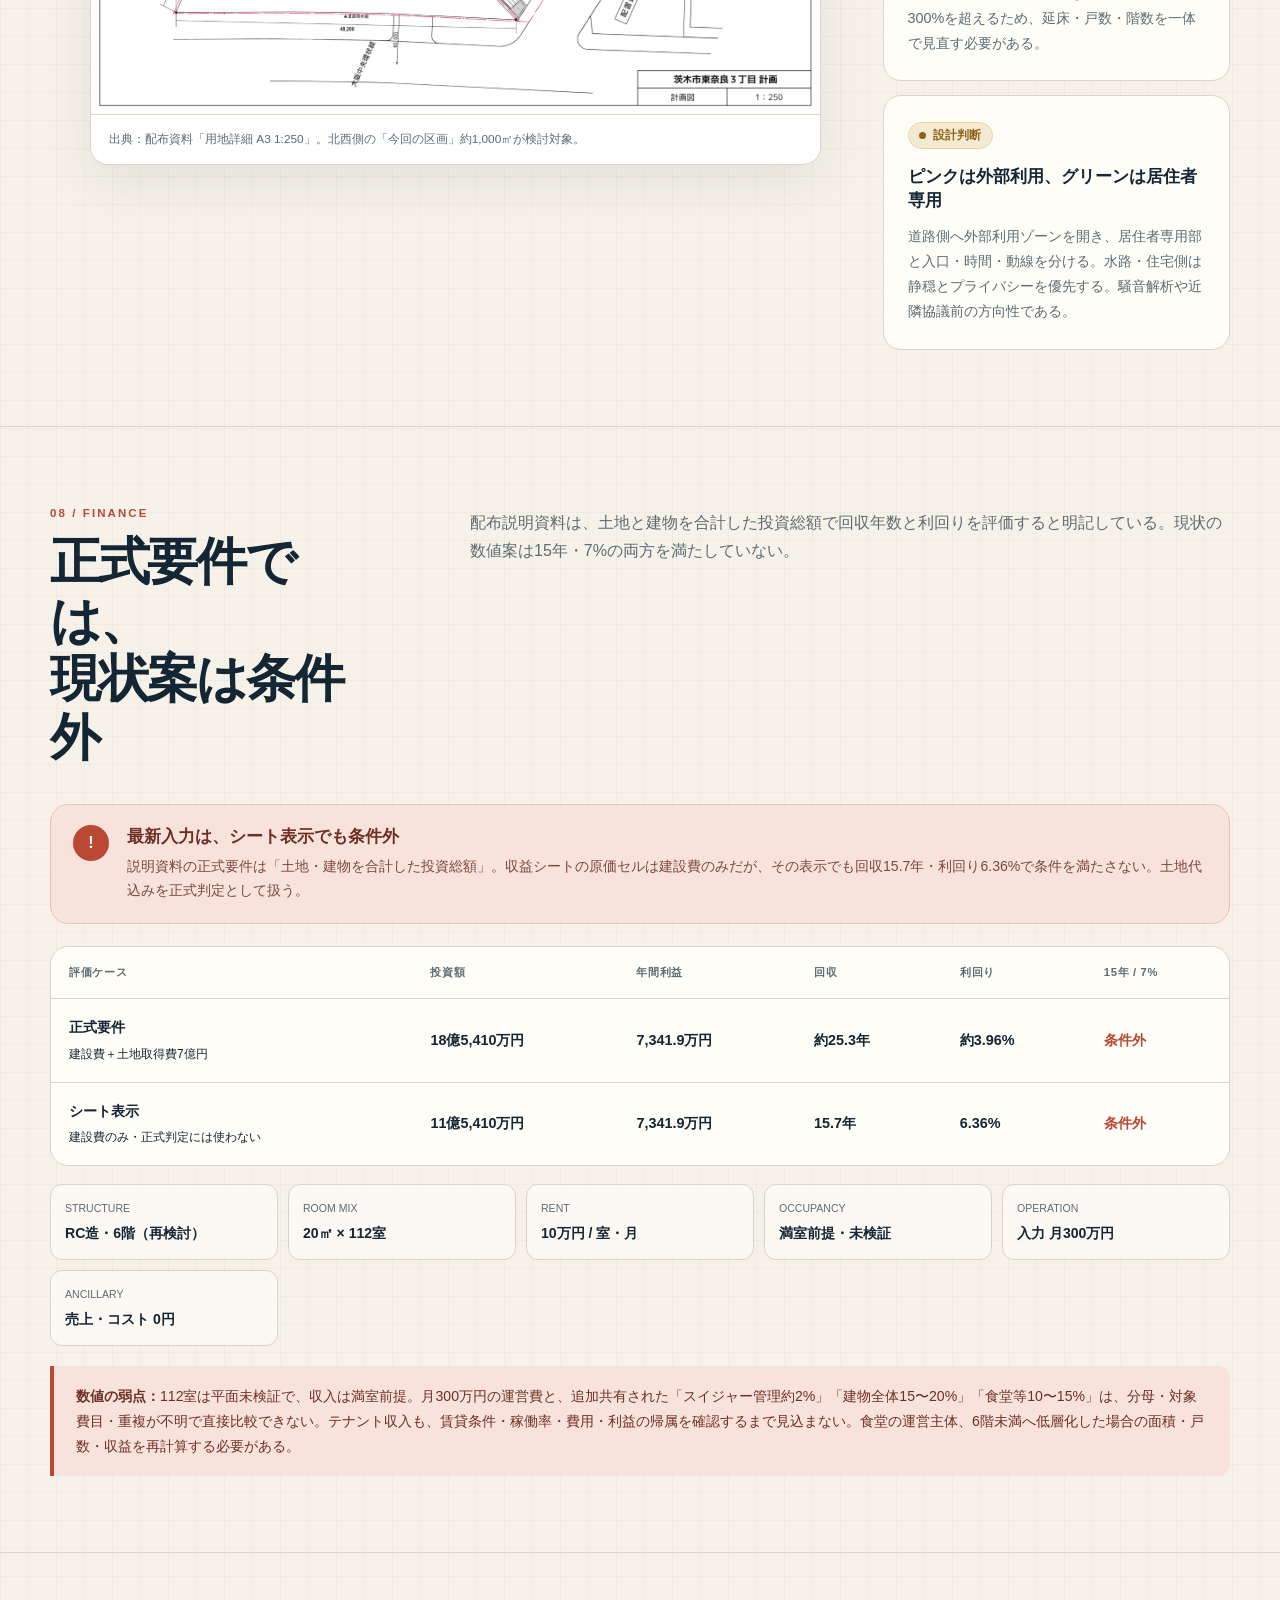
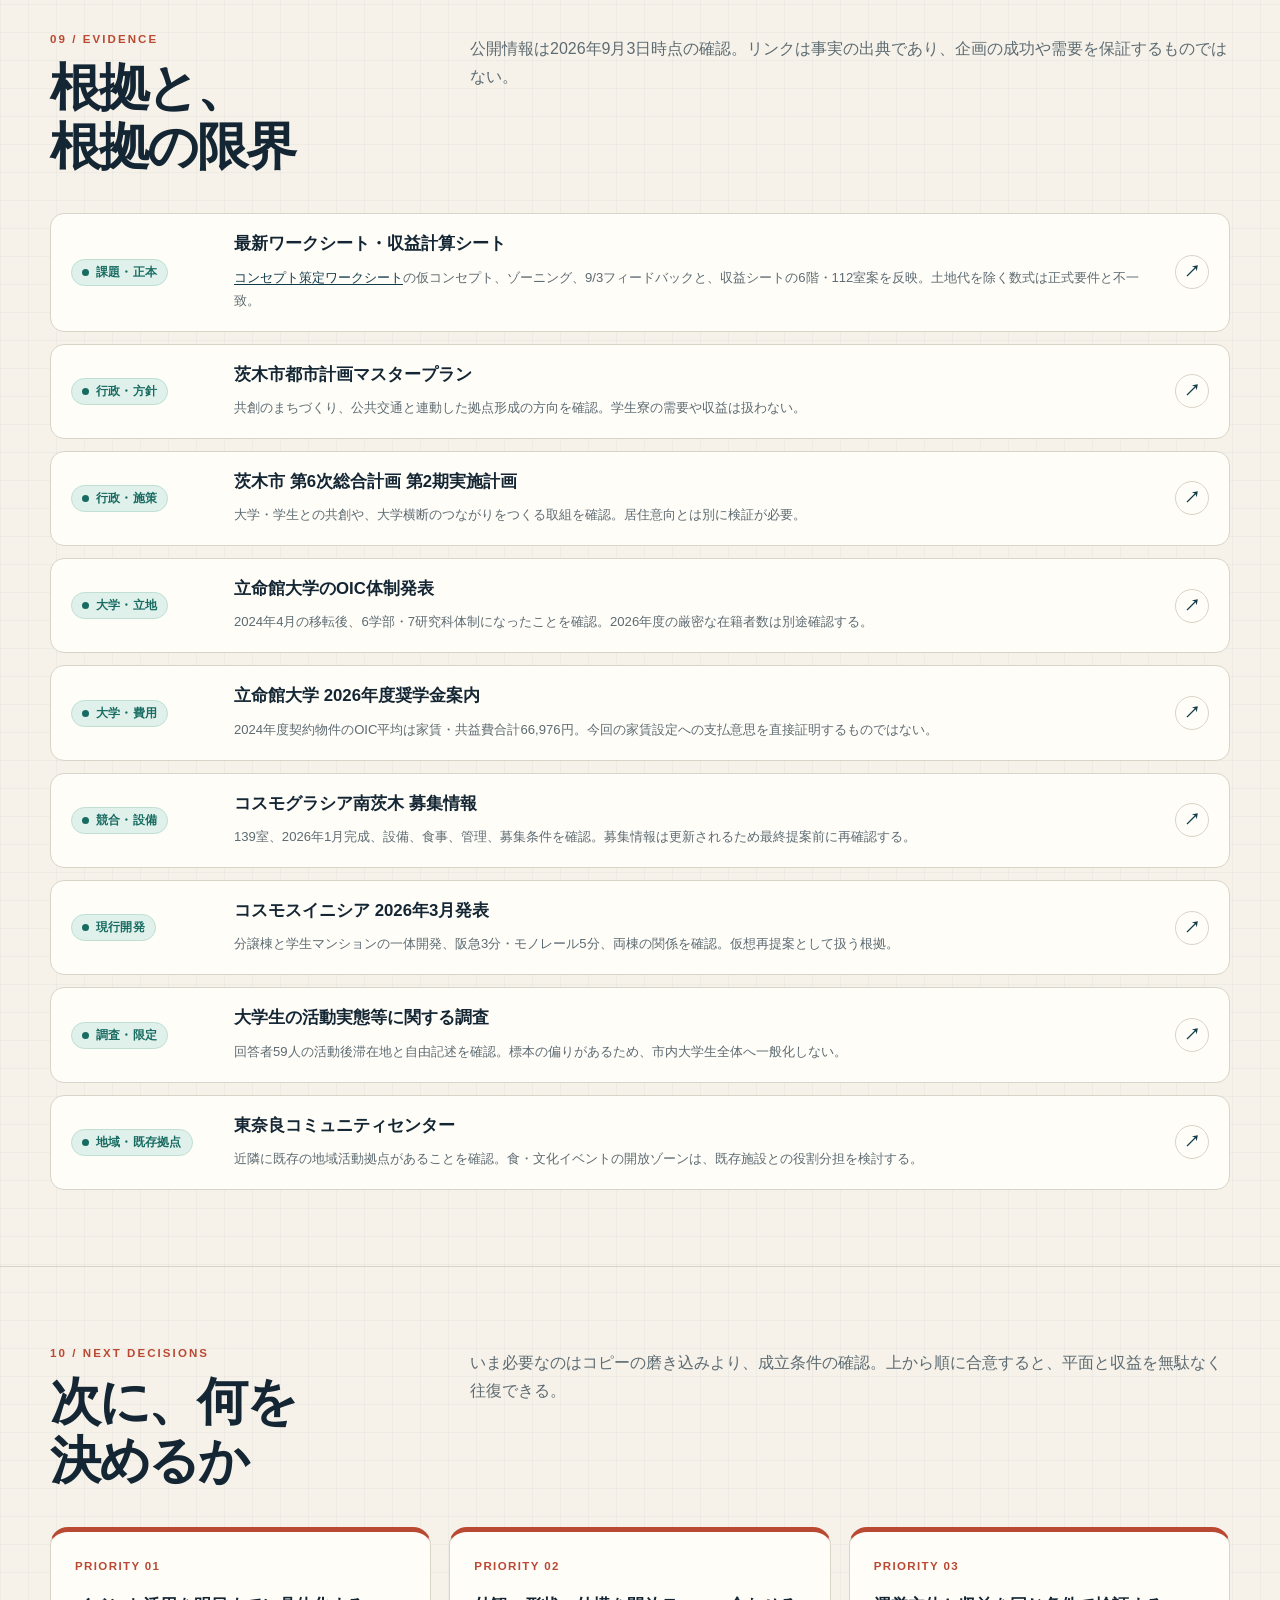
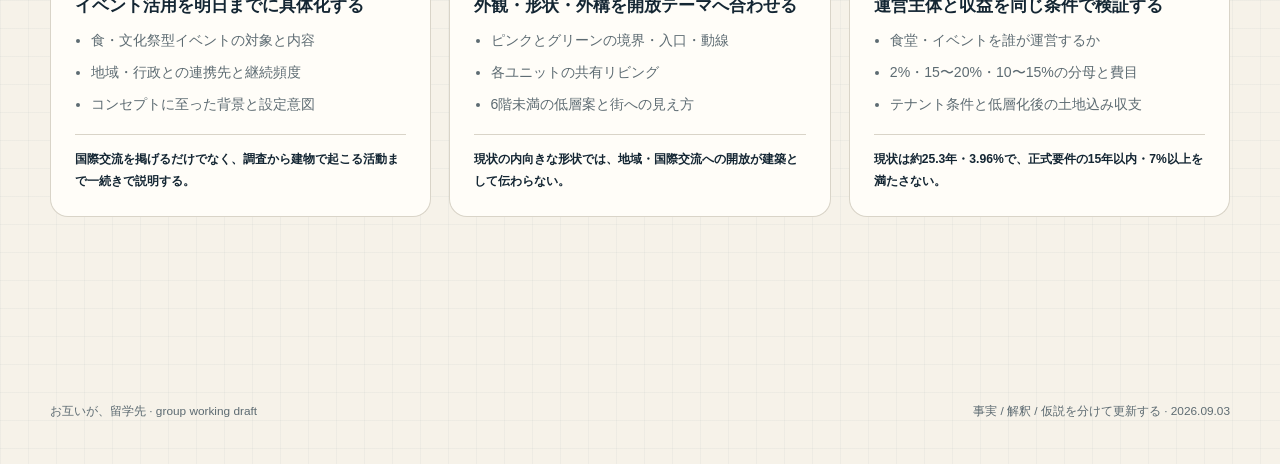
==== commit 38d78a32: "feat: publish international dorm evidence" ====
--- a/index.html
+++ b/index.html
@@ -5,10 +5,10 @@
   <meta name="viewport" content="width=device-width, initial-scale=1">
   <link rel="icon" href="data:,">
   <meta http-equiv="refresh" content="0; url=proposal.html">
-  <meta name="description" content="『お互いが、留学先』南茨木の学生寮案・根拠付き検討資料">
+  <meta name="description" content="『お互いが、留学先』南茨木の混住型国際寮案。既存国際寮の課題と新設理由を根拠つきで整理">
   <title>お互いが、留学先｜南茨木</title>
 </head>
 <body>
-  <p><a href="proposal.html">『お互いが、留学先』の提案・SWOT分析を開く</a></p>
+  <p><a href="proposal.html">『お互いが、留学先』混住型国際寮の提案を開く</a></p>
 </body>
 </html>
